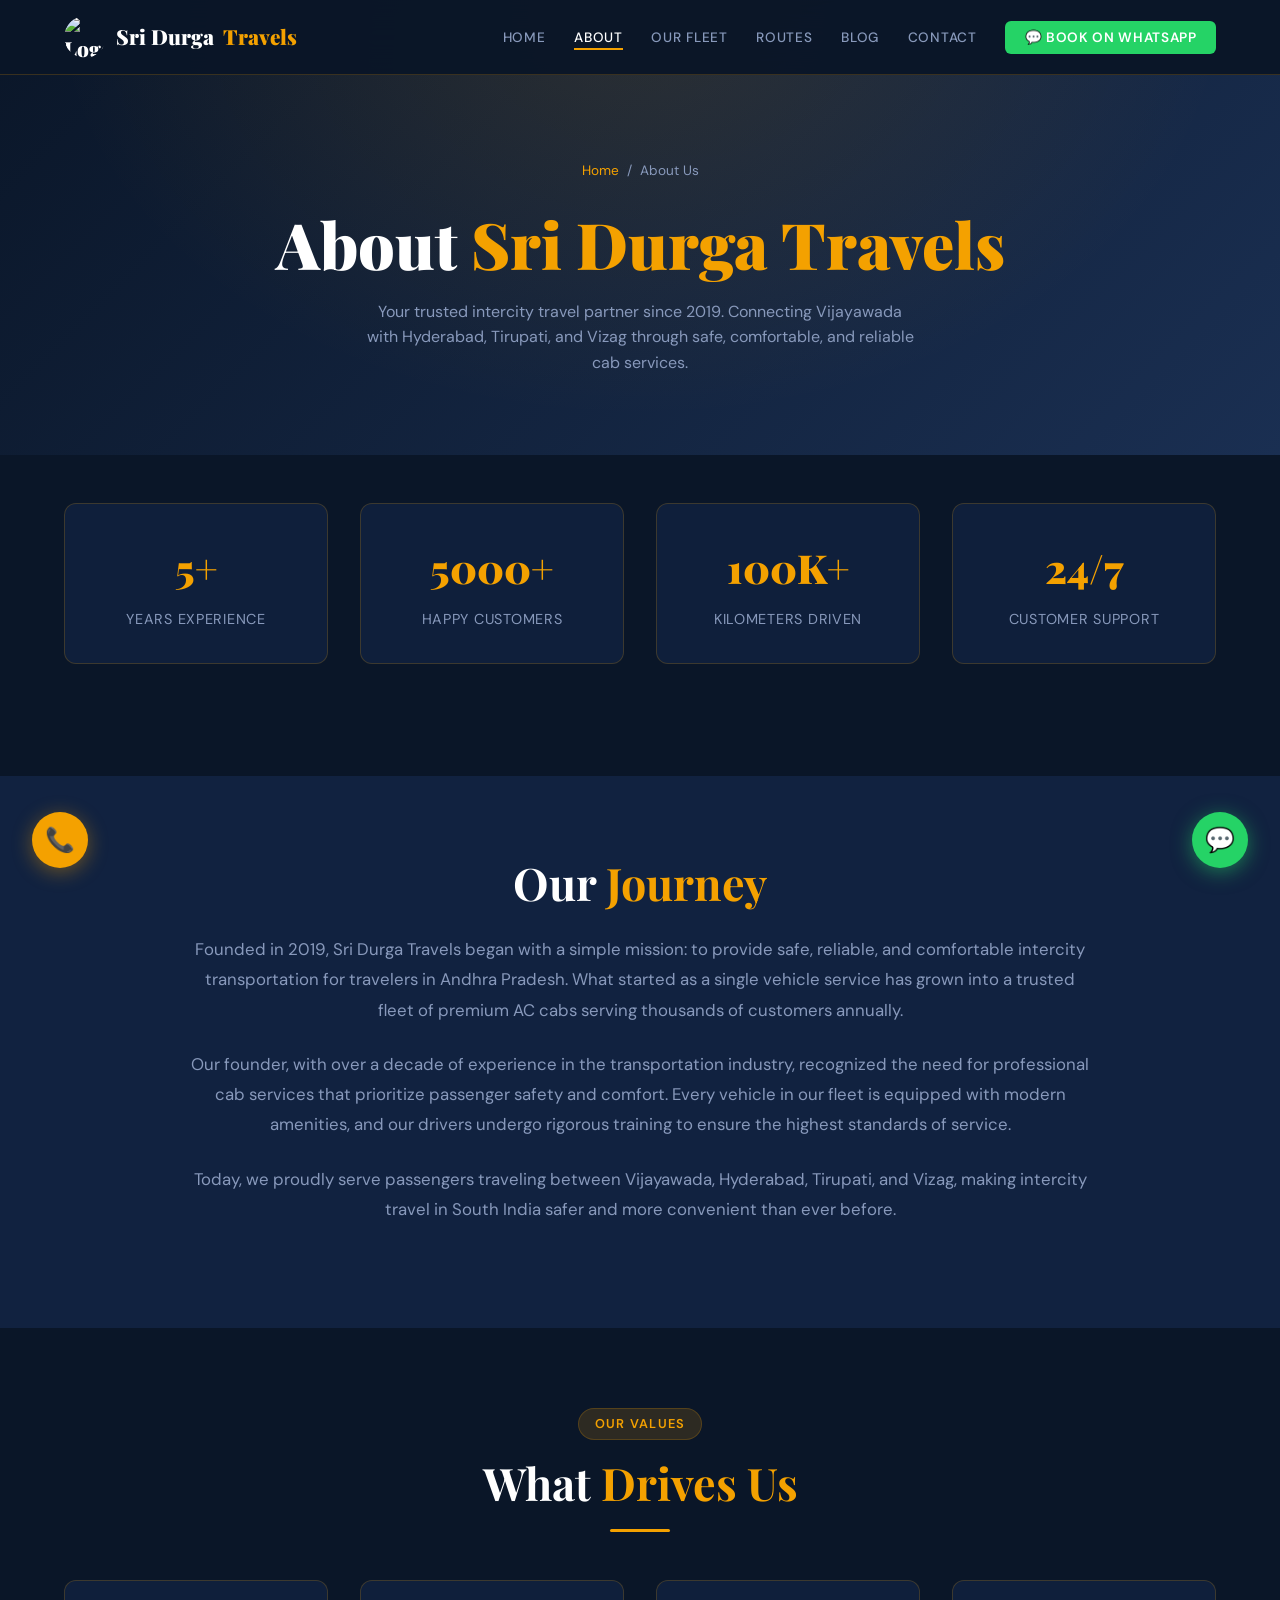
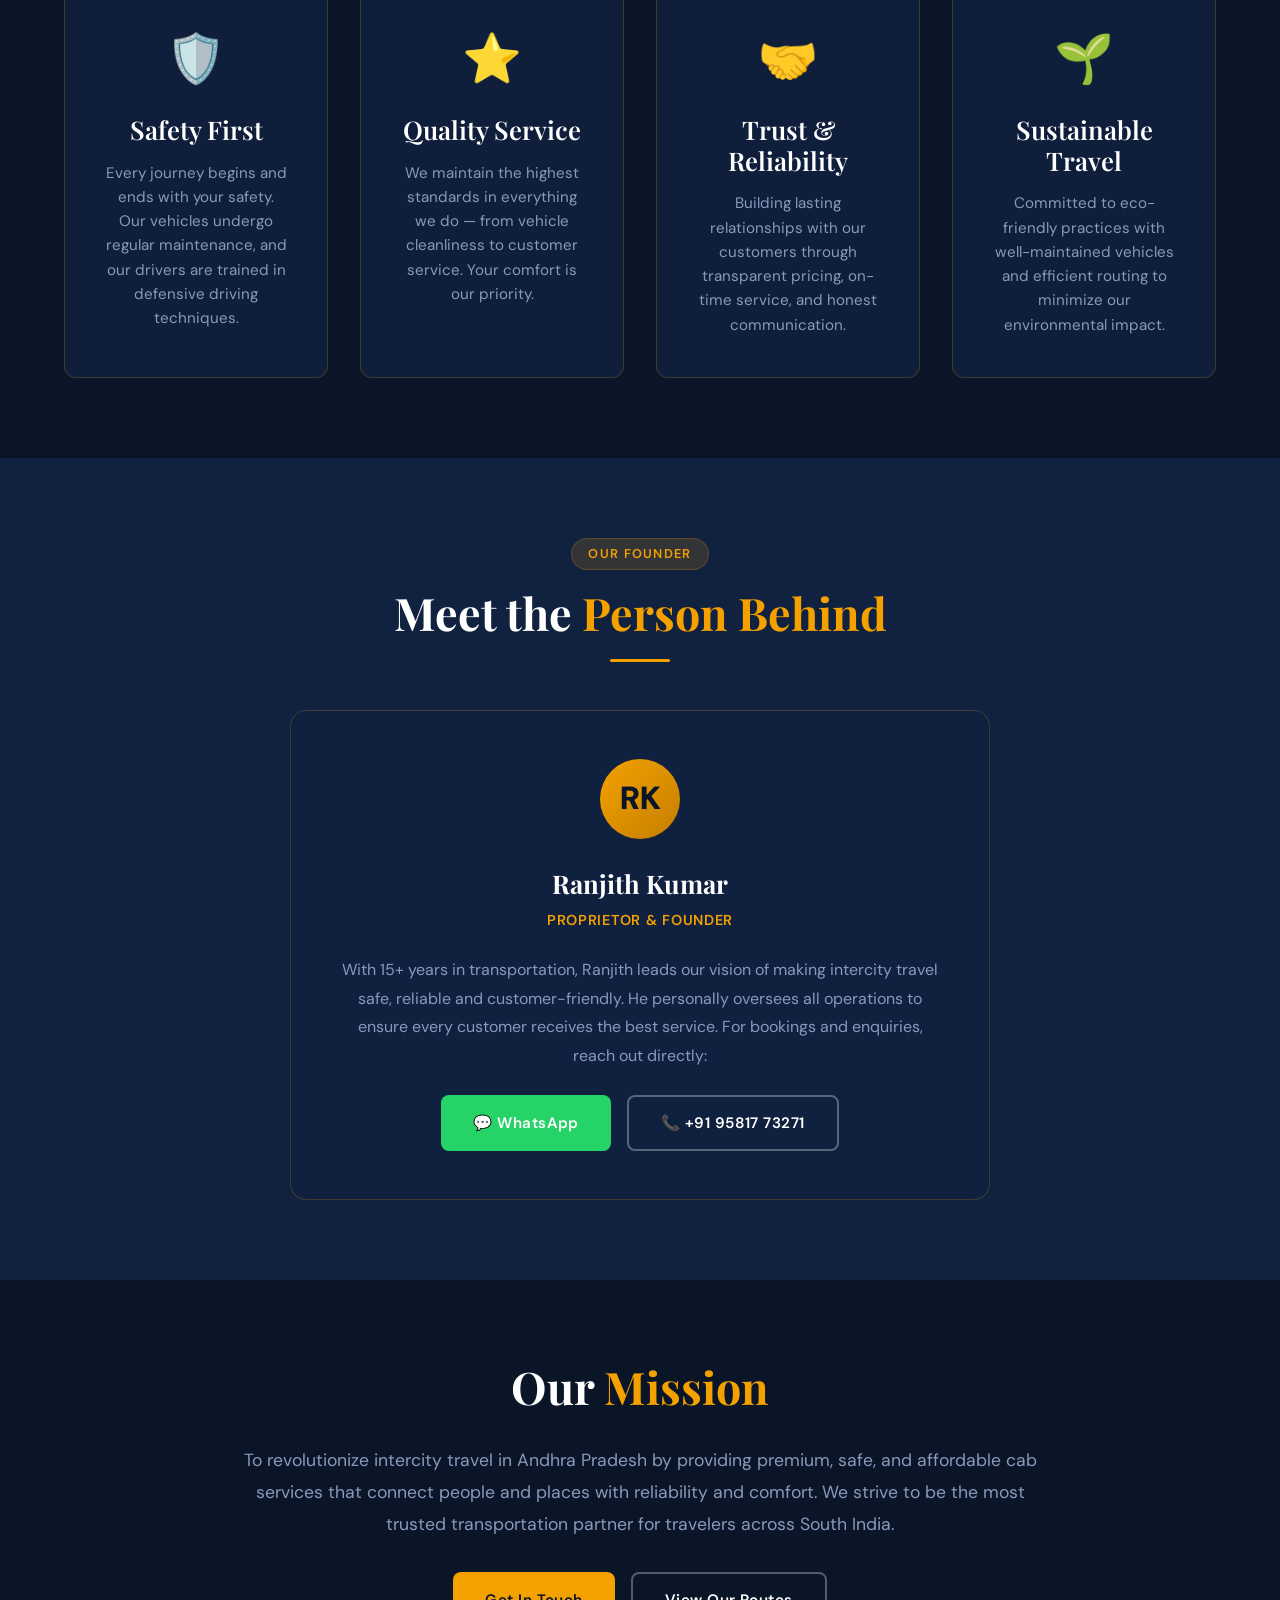
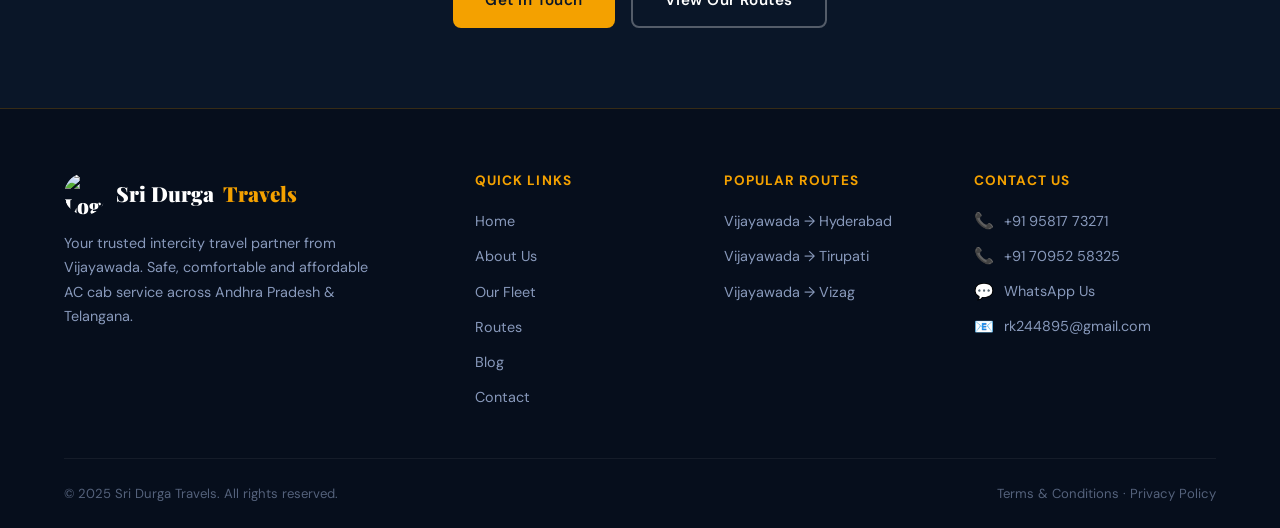
==== about.html @ 7896c354 "Initialize project" ====
<!DOCTYPE html>
<html lang="en">

<head>
  <meta charset="UTF-8" />
  <meta name="viewport" content="width=device-width, initial-scale=1.0" />
  <title>About Us – Sri Durga Travels | Vijayawada Cab Service</title>
  <meta name="description"
    content="Learn about Sri Durga Travels – 5+ years of safe, reliable intercity cab service from Vijayawada to Hyderabad, Tirupati & Vizag.">
  <link rel="stylesheet" href="css/styles.css" />
  <style>
    .stats-grid {
      display: grid;
      grid-template-columns: repeat(auto-fit, minmax(150px, 1fr));
      gap: 2rem;
      margin: 3rem 0;
    }

    .stat-card {
      text-align: center;
      padding: 2rem;
      background: var(--card-bg);
      border: 1px solid var(--border);
      border-radius: var(--radius);
    }

    .stat-number {
      font-family: 'Playfair Display', serif;
      font-size: 2.5rem;
      font-weight: 900;
      color: var(--gold);
      margin-bottom: 0.5rem;
    }

    .stat-label-card {
      font-size: 0.9rem;
      color: var(--text-muted);
      text-transform: uppercase;
      letter-spacing: 0.05em;
    }

    .story-section {
      padding: 5rem 5%;
      background: var(--navy-light);
    }

    .story-grid {
      display: grid;
      grid-template-columns: 1fr 1fr;
      gap: 4rem;
      align-items: center;
      max-width: 1200px;
      margin: 0 auto;
    }

    .story-content h2 {
      margin-bottom: 1.5rem;
    }

    .story-content p {
      margin-bottom: 1.5rem;
      font-size: 1.05rem;
      line-height: 1.8;
    }

    .values-section {
      padding: 5rem 5%;
    }

    .values-grid {
      display: grid;
      grid-template-columns: repeat(auto-fit, minmax(250px, 1fr));
      gap: 2rem;
      max-width: 1200px;
      margin: 0 auto;
    }

    .value-card {
      padding: 2.5rem;
      background: var(--card-bg);
      border: 1px solid var(--border);
      border-radius: var(--radius);
      text-align: center;
      transition: var(--transition);
    }

    .value-card:hover {
      transform: translateY(-5px);
      border-color: rgba(244, 161, 0, 0.4);
    }

    .value-icon {
      font-size: 3rem;
      margin-bottom: 1rem;
    }

    .value-card h3 {
      margin-bottom: 1rem;
    }

    .value-card p {
      font-size: 0.95rem;
    }

    .founder-section {
      padding: 5rem 5%;
      background: var(--navy-light);
    }

    .founder-card {
      max-width: 700px;
      margin: 0 auto;
      background: var(--card-bg);
      border: 1px solid var(--border);
      border-radius: 16px;
      padding: 3rem;
      text-align: center;
    }

    .founder-avatar {
      width: 80px;
      height: 80px;
      border-radius: 50%;
      background: linear-gradient(135deg, var(--gold), var(--gold-dark));
      display: flex;
      align-items: center;
      justify-content: center;
      font-size: 2rem;
      font-weight: 900;
      color: var(--navy);
      margin: 0 auto 1.5rem;
    }

    .founder-name {
      font-family: 'Playfair Display', serif;
      font-size: 1.6rem;
      font-weight: 700;
      margin-bottom: 0.3rem;
    }

    .founder-role {
      color: var(--gold);
      font-size: 0.9rem;
      font-weight: 600;
      text-transform: uppercase;
      letter-spacing: 0.05em;
      margin-bottom: 1.5rem;
    }

    .founder-card>p {
      font-size: 1rem;
      line-height: 1.8;
    }

    .founder-contact {
      display: flex;
      gap: 1rem;
      justify-content: center;
      margin-top: 1.5rem;
      flex-wrap: wrap;
    }

    .mission-section {
      padding: 5rem 5%;
      text-align: center;
    }

    .mission-content {
      max-width: 800px;
      margin: 0 auto;
    }

    .mission-content h2 {
      margin-bottom: 2rem;
    }

    .mission-content p {
      font-size: 1.1rem;
      line-height: 1.8;
      margin-bottom: 2rem;
    }

    .fleet-preview {
      display: grid;
      grid-template-columns: repeat(auto-fit, minmax(140px, 1fr));
      gap: 1rem;
      max-width: 800px;
      margin: 0 auto;
    }

    .fleet-preview-item {
      background: var(--card-bg);
      border: 1px solid var(--border);
      border-radius: 10px;
      padding: 1.2rem;
      text-align: center;
      overflow: hidden;
    }

    .fleet-preview-item img {
      max-width: 100%;
      height: 60px;
      object-fit: contain;
      margin-bottom: 0.5rem;
    }

    .fleet-preview-item span {
      display: block;
      font-size: 0.85rem;
      font-weight: 600;
    }

    @media (max-width: 768px) {
      .story-grid {
        grid-template-columns: 1fr;
        gap: 2rem;
      }

      .stats-grid {
        grid-template-columns: repeat(2, 1fr);
        gap: 1rem;
      }

      .stat-card {
        padding: 1.2rem;
      }

      .stat-number {
        font-size: 2rem;
      }

      .story-section {
        padding: 3.5rem 4%;
      }

      .story-content p {
        font-size: 0.92rem;
      }

      .values-section {
        padding: 3.5rem 4%;
      }

      .value-card {
        padding: 1.5rem;
      }

      .value-icon {
        font-size: 2rem;
        margin-bottom: 0.6rem;
      }

      .founder-section {
        padding: 3.5rem 4%;
      }

      .founder-card {
        padding: 2rem;
      }

      .founder-name {
        font-size: 1.3rem;
      }

      .founder-contact {
        gap: 0.6rem;
      }

      .mission-section {
        padding: 3.5rem 4%;
      }

      .mission-content p {
        font-size: 0.95rem;
      }
    }

    @media (max-width: 480px) {
      .stats-grid {
        grid-template-columns: 1fr 1fr;
        gap: 0.6rem;
      }

      .stat-card {
        padding: 1rem;
      }

      .stat-number {
        font-size: 1.6rem;
      }

      .stat-label-card {
        font-size: 0.75rem;
      }

      .value-card {
        padding: 1.2rem;
      }

      .value-icon {
        font-size: 1.8rem;
      }

      .value-card p {
        font-size: 0.85rem;
      }

      .founder-card {
        padding: 1.5rem;
      }

      .founder-avatar {
        width: 60px;
        height: 60px;
        font-size: 1.5rem;
      }

      .founder-name {
        font-size: 1.15rem;
      }

      .founder-card>p {
        font-size: 0.88rem;
      }

      .founder-contact .btn {
        width: 100%;
        justify-content: center;
      }

      .mission-content p {
        font-size: 0.88rem;
        line-height: 1.6;
      }
    }
  </style>
</head>

<body>

  <nav class="navbar">
    <a href="index.html" class="logo">
      <div class="logo-icon"><img src="images/logo.png" alt="Logo"></div> Sri Durga <span>Travels</span>
    </a>
    <ul class="nav-links">
      <li><a href="index.html">Home</a></li>
      <li><a href="about.html">About</a></li>
      <li><a href="fleet.html">Our Fleet</a></li>
      <li><a href="routes.html">Routes</a></li>
      <li><a href="blog.html">Blog</a></li>
      <li><a href="contact.html">Contact</a></li>
      <li><a href="https://wa.me/919581773271" target="_blank" class="nav-cta">💬 Book on WhatsApp</a></li>
    </ul>
    <button class="hamburger"><span></span><span></span><span></span></button>
  </nav>
  <nav class="mobile-menu">
    <a href="index.html">Home</a><a href="about.html">About</a>
    <a href="fleet.html">Our Fleet</a><a href="routes.html">Routes</a>
    <a href="blog.html">Blog</a><a href="contact.html">Contact</a>
    <a href="https://wa.me/919581773271" target="_blank">💬 Book on WhatsApp</a>
  </nav>

  <div class="page-hero">
    <div class="breadcrumb"><a href="index.html">Home</a> <span>/</span> About Us</div>
    <h1>About <span class="gold-text">Sri Durga Travels</span></h1>
    <p>Your trusted intercity travel partner since 2019. Connecting Vijayawada with Hyderabad, Tirupati, and Vizag
      through safe, comfortable, and reliable cab services.</p>
  </div>

  <!-- STATS -->
  <section style="padding:0 5% 4rem;">
    <div class="stats-grid">
      <div class="stat-card reveal">
        <div class="stat-number">5+</div>
        <div class="stat-label-card">Years Experience</div>
      </div>
      <div class="stat-card reveal delay-1">
        <div class="stat-number">5000+</div>
        <div class="stat-label-card">Happy Customers</div>
      </div>
      <div class="stat-card reveal delay-2">
        <div class="stat-number">100K+</div>
        <div class="stat-label-card">Kilometers Driven</div>
      </div>
      <div class="stat-card reveal delay-3">
        <div class="stat-number">24/7</div>
        <div class="stat-label-card">Customer Support</div>
      </div>
    </div>
  </section>

  <!-- OUR STORY -->
  <section class="story-section">
    <div class="story-content" style="max-width: 900px; margin: 0 auto; text-align: center;">
      <h2>Our <span class="gold-text">Journey</span></h2>
      <p>Founded in 2019, Sri Durga Travels began with a simple mission: to provide safe, reliable, and comfortable
        intercity transportation for travelers in Andhra Pradesh. What started as a single vehicle service has grown
        into a trusted fleet of premium AC cabs serving thousands of customers annually.</p>
      <p>Our founder, with over a decade of experience in the transportation industry, recognized the need for
        professional cab services that prioritize passenger safety and comfort. Every vehicle in our fleet is equipped
        with modern amenities, and our drivers undergo rigorous training to ensure the highest standards of service.
      </p>
      <p>Today, we proudly serve passengers traveling between Vijayawada, Hyderabad, Tirupati, and Vizag, making
        intercity travel in South India safer and more convenient than ever before.</p>
    </div>
  </section>

  <!-- VALUES -->
  <section class="values-section">
    <div class="section-header" style="text-align: center; margin-bottom: 3rem;">
      <span class="section-tag">Our Values</span>
      <h2>What <span class="gold-text">Drives Us</span></h2>
      <div class="divider"></div>
    </div>
    <div class="values-grid">
      <div class="value-card reveal">
        <div class="value-icon">🛡️</div>
        <h3>Safety First</h3>
        <p>Every journey begins and ends with your safety. Our vehicles undergo regular maintenance, and our drivers are
          trained in defensive driving techniques.</p>
      </div>
      <div class="value-card reveal delay-1">
        <div class="value-icon">⭐</div>
        <h3>Quality Service</h3>
        <p>We maintain the highest standards in everything we do — from vehicle cleanliness to customer service. Your
          comfort is our priority.</p>
      </div>
      <div class="value-card reveal delay-2">
        <div class="value-icon">🤝</div>
        <h3>Trust & Reliability</h3>
        <p>Building lasting relationships with our customers through transparent pricing, on-time service, and honest
          communication.</p>
      </div>
      <div class="value-card reveal delay-3">
        <div class="value-icon">🌱</div>
        <h3>Sustainable Travel</h3>
        <p>Committed to eco-friendly practices with well-maintained vehicles and efficient routing to minimize our
          environmental impact.</p>
      </div>
    </div>
  </section>

  <!-- FOUNDER -->
  <section class="founder-section">
    <div class="section-header" style="text-align: center; margin-bottom: 3rem;">
      <span class="section-tag">Our Founder</span>
      <h2>Meet the <span class="gold-text">Person Behind</span></h2>
      <div class="divider"></div>
    </div>
    <div class="founder-card reveal">
      <div class="founder-avatar">RK</div>
      <div class="founder-name">Ranjith Kumar</div>
      <div class="founder-role">Proprietor & Founder</div>
      <p>With 15+ years in transportation, Ranjith leads our vision of making intercity travel safe, reliable and
        customer-friendly. He personally oversees all operations to ensure every customer receives the best service. For
        bookings and enquiries, reach out directly:</p>
      <div class="founder-contact">
        <a href="https://wa.me/919581773271" target="_blank" class="btn btn-whatsapp">💬 WhatsApp</a>
        <a href="tel:+919581773271" class="btn btn-outline">📞 +91 95817 73271</a>
      </div>
    </div>
  </section>

  <!-- MISSION -->
  <section class="mission-section">
    <div class="mission-content">
      <h2>Our <span class="gold-text">Mission</span></h2>
      <p>To revolutionize intercity travel in Andhra Pradesh by providing premium, safe, and affordable cab services
        that connect people and places with reliability and comfort. We strive to be the most trusted transportation
        partner for travelers across South India.</p>
      <div style="display: flex; gap: 1rem; justify-content: center; flex-wrap: wrap; margin-top: 2rem;">
        <a href="contact.html" class="btn btn-primary">Get In Touch</a>
        <a href="routes.html" class="btn btn-outline">View Our Routes</a>
      </div>
    </div>
  </section>

  <footer>
    <div class="footer-grid">
      <div class="footer-brand">
        <a href="index.html" class="logo">
          <div class="logo-icon"><img src="images/logo.png" alt="Logo"></div> Sri Durga <span>Travels</span>
        </a>
        <p>Your trusted intercity travel partner from Vijayawada. Safe, comfortable and affordable AC cab service across
          Andhra Pradesh & Telangana.</p>
      </div>
      <div class="footer-col">
        <h4>Quick Links</h4>
        <ul>
          <li><a href="index.html">Home</a></li>
          <li><a href="about.html">About Us</a></li>
          <li><a href="fleet.html">Our Fleet</a></li>
          <li><a href="routes.html">Routes</a></li>
          <li><a href="blog.html">Blog</a></li>
          <li><a href="contact.html">Contact</a></li>
        </ul>
      </div>
      <div class="footer-col">
        <h4>Popular Routes</h4>
        <ul>
          <li><a href="routes.html">Vijayawada → Hyderabad</a></li>
          <li><a href="routes.html">Vijayawada → Tirupati</a></li>
          <li><a href="routes.html">Vijayawada → Vizag</a></li>
        </ul>
      </div>
      <div class="footer-col">
        <h4>Contact Us</h4>
        <div class="footer-contact-item"><span>📞</span><a href="tel:+919581773271">+91 95817 73271</a></div>
        <div class="footer-contact-item"><span>📞</span><a href="tel:+917095258325">+91 70952 58325</a></div>
        <div class="footer-contact-item"><span>💬</span><a href="https://wa.me/919581773271" target="_blank">WhatsApp
            Us</a></div>
        <div class="footer-contact-item"><span>📧</span><a href="mailto:rk244895@gmail.com">rk244895@gmail.com</a></div>
      </div>
    </div>
    <div class="footer-bottom">
      <p>© 2025 Sri Durga Travels. All rights reserved.</p>
      <p><a href="terms.html" style="color:inherit;">Terms & Conditions</a> · <a href="terms.html"
          style="color:inherit;">Privacy Policy</a></p>
    </div>
  </footer>

  <a href="https://wa.me/919581773271" target="_blank" class="whatsapp-float">💬</a>
  <a href="tel:+919581773271" class="call-float">📞</a>
  <button class="back-to-top" aria-label="Back to top">▲</button>
  <script src="js/main.js"></script>
</body>

</html>
---- css/styles.css ----
@import url('https://fonts.googleapis.com/css2?family=Playfair+Display:wght@400;600;700;900&family=DM+Sans:wght@300;400;500;600;700&display=swap');

:root {
  --navy: #0A1628;
  --navy-light: #112240;
  --navy-mid: #1a2f52;
  --gold: #F4A100;
  --gold-light: #FFB830;
  --gold-dark: #C47F00;
  --white: #FFFFFF;
  --off-white: #F8F6F0;
  --text-muted: #8899BB;
  --card-bg: rgba(17, 34, 64, 0.8);
  --border: rgba(244, 161, 0, 0.2);
  --shadow: 0 20px 60px rgba(0, 0, 0, 0.4);
  --radius: 12px;
  --transition: all 0.35s cubic-bezier(0.4, 0, 0.2, 1);
}

*,
*::before,
*::after {
  box-sizing: border-box;
  margin: 0;
  padding: 0;
}

html {
  scroll-behavior: smooth;
}

body {
  font-family: 'DM Sans', sans-serif;
  background: var(--navy);
  color: var(--white);
  overflow-x: hidden;
  line-height: 1.6;
}

::-webkit-scrollbar {
  width: 6px;
}

::-webkit-scrollbar-track {
  background: var(--navy);
}

::-webkit-scrollbar-thumb {
  background: var(--gold);
  border-radius: 3px;
}

h1,
h2,
h3,
h4 {
  font-family: 'Playfair Display', serif;
  line-height: 1.2;
}

h1 {
  font-size: clamp(2.2rem, 5vw, 4rem);
  font-weight: 900;
}

h2 {
  font-size: clamp(1.8rem, 3.5vw, 2.8rem);
  font-weight: 700;
}

h3 {
  font-size: clamp(1.2rem, 2vw, 1.6rem);
  font-weight: 600;
}

p {
  font-size: 1rem;
  color: var(--text-muted);
}

a {
  text-decoration: none;
  color: inherit;
}

/* ── NAVBAR ── */
.navbar {
  position: fixed;
  top: 0;
  left: 0;
  right: 0;
  z-index: 1000;
  display: flex;
  align-items: center;
  justify-content: space-between;
  padding: 1rem 5%;
  background: rgba(10, 22, 40, 0.95);
  backdrop-filter: blur(20px);
  border-bottom: 1px solid var(--border);
  transition: var(--transition);
}

.navbar.scrolled {
  padding: 0.7rem 5%;
  box-shadow: 0 4px 30px rgba(0, 0, 0, 0.5);
}

.logo {
  display: flex;
  align-items: center;
  gap: 0.6rem;
  font-family: 'Playfair Display', serif;
  font-size: 1.3rem;
  font-weight: 900;
  color: var(--white);
}

.logo span {
  color: var(--gold);
}

.logo-icon {
  width: 42px;
  height: 42px;
  border-radius: 50%;
  overflow: hidden;
  display: flex;
  align-items: center;
  justify-content: center;
  flex-shrink: 0;
  background: transparent;
}

.logo-icon img {
  width: 100%;
  height: 100%;
  object-fit: cover;
  border-radius: 50%;
}

.nav-links {
  display: flex;
  align-items: center;
  gap: 1.8rem;
  list-style: none;
}

.nav-links a {
  font-size: 0.85rem;
  font-weight: 500;
  letter-spacing: 0.05em;
  color: var(--text-muted);
  transition: var(--transition);
  text-transform: uppercase;
  position: relative;
}

.nav-links a::after {
  content: '';
  position: absolute;
  bottom: -4px;
  left: 0;
  width: 0;
  height: 2px;
  background: var(--gold);
  transition: var(--transition);
}

.nav-links a:hover,
.nav-links a.active {
  color: var(--white);
}

.nav-links a:hover::after,
.nav-links a.active::after {
  width: 100%;
}

.nav-cta {
  background: #25D366 !important;
  color: white !important;
  padding: 0.5rem 1.2rem;
  border-radius: 6px;
  font-weight: 600 !important;
}

.nav-cta:hover {
  background: #1EBE57 !important;
  transform: translateY(-1px);
}

.nav-cta::after {
  display: none !important;
}

.hamburger {
  display: none;
  flex-direction: column;
  gap: 5px;
  cursor: pointer;
  background: none;
  border: none;
  padding: 4px;
}

.hamburger span {
  width: 24px;
  height: 2px;
  background: var(--white);
  transition: var(--transition);
  border-radius: 2px;
}

.hamburger.open span:nth-child(1) {
  transform: rotate(45deg) translate(5px, 5px);
}

.hamburger.open span:nth-child(2) {
  opacity: 0;
}

.hamburger.open span:nth-child(3) {
  transform: rotate(-45deg) translate(5px, -5px);
}

.mobile-menu {
  display: none;
  position: fixed;
  top: 70px;
  left: 0;
  right: 0;
  z-index: 999;
  background: rgba(10, 22, 40, 0.98);
  backdrop-filter: blur(16px);
  padding: 2rem 5%;
  flex-direction: column;
  gap: 1.5rem;
  border-bottom: 1px solid var(--border);
}

.mobile-menu.open {
  display: flex;
}

.mobile-menu a {
  font-size: 1.1rem;
  font-weight: 500;
  color: var(--text-muted);
  text-transform: uppercase;
  letter-spacing: 0.05em;
  transition: var(--transition);
}

.mobile-menu a:hover,
.mobile-menu a.active {
  color: var(--gold);
}

/* ── BUTTONS ── */
.btn {
  display: inline-flex;
  align-items: center;
  gap: 0.5rem;
  padding: 0.85rem 2rem;
  border-radius: 8px;
  font-family: 'DM Sans', sans-serif;
  font-size: 0.95rem;
  font-weight: 600;
  cursor: pointer;
  border: none;
  transition: var(--transition);
  letter-spacing: 0.03em;
}

.btn-primary {
  background: var(--gold);
  color: var(--navy);
}

.btn-primary:hover {
  background: var(--gold-light);
  transform: translateY(-2px);
  box-shadow: 0 8px 25px rgba(244, 161, 0, 0.4);
}

.btn-outline {
  background: transparent;
  color: var(--white);
  border: 2px solid rgba(255, 255, 255, 0.3);
}

.btn-outline:hover {
  border-color: var(--gold);
  color: var(--gold);
  transform: translateY(-2px);
}

.btn-whatsapp {
  background: #25D366;
  color: white;
}

.btn-whatsapp:hover {
  background: #1EBE57;
  transform: translateY(-2px);
  box-shadow: 0 8px 25px rgba(37, 211, 102, 0.4);
}

/* ── SECTIONS ── */
section {
  padding: 6rem 5%;
}

.section-tag {
  display: inline-block;
  background: rgba(244, 161, 0, 0.15);
  color: var(--gold);
  border: 1px solid var(--border);
  padding: 0.3rem 1rem;
  border-radius: 50px;
  font-size: 0.8rem;
  font-weight: 600;
  letter-spacing: 0.1em;
  text-transform: uppercase;
  margin-bottom: 1rem;
}

.section-header {
  text-align: center;
  margin-bottom: 4rem;
}

.section-header h2 {
  margin-bottom: 1rem;
}

.section-header p {
  max-width: 550px;
  margin: 0 auto;
}

.gold-text {
  color: var(--gold);
}

.divider {
  width: 60px;
  height: 3px;
  background: var(--gold);
  margin: 1.2rem auto;
  border-radius: 2px;
}

/* ── CARDS ── */
.card {
  background: var(--card-bg);
  border: 1px solid var(--border);
  border-radius: var(--radius);
  overflow: hidden;
  transition: var(--transition);
}

.card:hover {
  transform: translateY(-6px);
  border-color: rgba(244, 161, 0, 0.5);
  box-shadow: var(--shadow);
}

/* ── GRIDS ── */
.grid-2 {
  display: grid;
  grid-template-columns: repeat(2, 1fr);
  gap: 2rem;
}

.grid-3 {
  display: grid;
  grid-template-columns: repeat(3, 1fr);
  gap: 2rem;
}

.grid-4 {
  display: grid;
  grid-template-columns: repeat(4, 1fr);
  gap: 1.5rem;
}

/* ── TRUST BADGES ── */
.trust-badges {
  display: flex;
  flex-wrap: wrap;
  justify-content: center;
  gap: 1.5rem;
  padding: 3rem 5%;
  background: var(--navy-light);
  border-top: 1px solid var(--border);
  border-bottom: 1px solid var(--border);
}

.badge {
  display: flex;
  align-items: center;
  gap: 0.6rem;
  font-size: 0.9rem;
  font-weight: 500;
  color: var(--text-muted);
}

.badge-icon {
  width: 36px;
  height: 36px;
  background: rgba(244, 161, 0, 0.15);
  border-radius: 8px;
  display: flex;
  align-items: center;
  justify-content: center;
  font-size: 1rem;
  color: var(--gold);
}

/* ── HOW IT WORKS ── */
.how-it-works {
  padding: 5rem 5%;
  background: var(--navy);
}

.steps-grid {
  display: grid;
  grid-template-columns: repeat(3, 1fr);
  gap: 2.5rem;
  max-width: 900px;
  margin: 0 auto;
  position: relative;
}

.steps-grid::before {
  content: '';
  position: absolute;
  top: 40px;
  left: 15%;
  right: 15%;
  height: 2px;
  background: linear-gradient(90deg, transparent, var(--gold), transparent);
  z-index: 0;
}

.step-card {
  text-align: center;
  position: relative;
  z-index: 1;
}

.step-number {
  width: 80px;
  height: 80px;
  border-radius: 50%;
  margin: 0 auto 1.5rem;
  background: linear-gradient(135deg, var(--gold), var(--gold-dark));
  display: flex;
  align-items: center;
  justify-content: center;
  font-family: 'Playfair Display', serif;
  font-size: 1.8rem;
  font-weight: 900;
  color: var(--navy);
  border: 4px solid var(--navy);
  box-shadow: 0 8px 25px rgba(244, 161, 0, 0.3);
}

.step-card h3 {
  margin-bottom: 0.5rem;
  font-size: 1.15rem;
}

.step-card p {
  font-size: 0.9rem;
  line-height: 1.6;
}

/* ── FOOTER ── */
footer {
  background: #060E1C;
  border-top: 1px solid var(--border);
  padding: 4rem 5% 0;
}

.footer-grid {
  display: grid;
  grid-template-columns: 1.8fr 1fr 1fr 1.2fr;
  gap: 3rem;
  max-width: 1200px;
  margin: 0 auto;
  padding-bottom: 3rem;
}

.footer-brand {}

.footer-brand .logo {
  margin-bottom: 1rem;
}

.footer-brand>p {
  margin-top: 0.5rem;
  font-size: 0.9rem;
  line-height: 1.7;
  color: var(--text-muted);
  max-width: 320px;
}

.footer-col h4 {
  font-family: 'DM Sans', sans-serif;
  font-size: 0.85rem;
  font-weight: 700;
  margin-bottom: 1.2rem;
  color: var(--gold);
  text-transform: uppercase;
  letter-spacing: 0.08em;
}

.footer-col ul {
  list-style: none;
  display: flex;
  flex-direction: column;
  gap: 0.6rem;
}

.footer-col ul li a {
  font-size: 0.9rem;
  color: var(--text-muted);
  transition: var(--transition);
}

.footer-col ul li a:hover {
  color: var(--white);
  padding-left: 4px;
}

.footer-contact-item {
  display: flex;
  align-items: center;
  gap: 0.6rem;
  font-size: 0.9rem;
  color: var(--text-muted);
  margin-bottom: 0.6rem;
}

.footer-contact-item a {
  color: var(--text-muted);
  transition: var(--transition);
}

.footer-contact-item a:hover {
  color: var(--gold);
}

.footer-contact-item span {
  color: var(--gold);
  font-size: 1rem;
}

.footer-bottom {
  border-top: 1px solid rgba(255, 255, 255, 0.06);
  padding: 1.5rem 0;
  max-width: 1200px;
  margin: 0 auto;
  display: flex;
  justify-content: space-between;
  align-items: center;
  flex-wrap: wrap;
  gap: 0.5rem;
}

.footer-bottom p {
  font-size: 0.82rem;
  color: rgba(136, 153, 187, 0.6);
}

/* ── FLOATING BUTTONS ── */
.whatsapp-float {
  position: fixed;
  bottom: 2rem;
  right: 2rem;
  z-index: 999;
  width: 56px;
  height: 56px;
  background: #25D366;
  border-radius: 50%;
  display: flex;
  align-items: center;
  justify-content: center;
  font-size: 1.5rem;
  color: white;
  box-shadow: 0 4px 20px rgba(37, 211, 102, 0.5);
  transition: var(--transition);
  text-decoration: none;
  animation: pulse-wa 2.5s infinite;
}

.whatsapp-float:hover {
  transform: scale(1.1);
}

@keyframes pulse-wa {

  0%,
  100% {
    box-shadow: 0 4px 20px rgba(37, 211, 102, 0.5);
  }

  50% {
    box-shadow: 0 4px 40px rgba(37, 211, 102, 0.8);
  }
}

.call-float {
  position: fixed;
  bottom: 2rem;
  left: 2rem;
  z-index: 999;
  width: 56px;
  height: 56px;
  background: var(--gold);
  border-radius: 50%;
  display: flex;
  align-items: center;
  justify-content: center;
  font-size: 1.5rem;
  color: var(--navy);
  box-shadow: 0 4px 20px rgba(244, 161, 0, 0.4);
  transition: var(--transition);
  text-decoration: none;
  animation: pulse-call 2.5s infinite;
}

.call-float:hover {
  transform: scale(1.1);
}

@keyframes pulse-call {

  0%,
  100% {
    box-shadow: 0 4px 20px rgba(244, 161, 0, 0.4);
  }

  50% {
    box-shadow: 0 4px 40px rgba(244, 161, 0, 0.7);
  }
}

/* ── BACK TO TOP ── */
.back-to-top {
  position: fixed;
  bottom: 6rem;
  right: 2rem;
  z-index: 998;
  width: 44px;
  height: 44px;
  border-radius: 50%;
  background: rgba(17, 34, 64, 0.9);
  border: 1px solid var(--border);
  color: var(--gold);
  font-size: 1.2rem;
  display: flex;
  align-items: center;
  justify-content: center;
  cursor: pointer;
  opacity: 0;
  visibility: hidden;
  transition: var(--transition);
  backdrop-filter: blur(8px);
}

.back-to-top.visible {
  opacity: 1;
  visibility: visible;
}

.back-to-top:hover {
  background: var(--gold);
  color: var(--navy);
  transform: translateY(-3px);
}

/* ── PAGE HERO ── */
.page-hero {
  padding: 10rem 5% 5rem;
  text-align: center;
  background: linear-gradient(135deg, var(--navy) 0%, var(--navy-mid) 100%);
  position: relative;
  overflow: hidden;
}

.page-hero::before {
  content: '';
  position: absolute;
  inset: 0;
  background: radial-gradient(ellipse at 50% 0%, rgba(244, 161, 0, 0.12) 0%, transparent 65%);
}

.page-hero h1 {
  position: relative;
  z-index: 1;
  margin-bottom: 1rem;
}

.page-hero p {
  position: relative;
  z-index: 1;
  max-width: 550px;
  margin: 0 auto;
}

.breadcrumb {
  display: flex;
  align-items: center;
  justify-content: center;
  gap: 0.5rem;
  margin-bottom: 1.5rem;
  font-size: 0.85rem;
  color: var(--text-muted);
  position: relative;
  z-index: 1;
}

.breadcrumb a {
  color: var(--gold);
}

/* ── CONTACT FORM ── */
.booking-form-section {
  max-width: 1100px;
  margin: 0 auto;
}

.form-grid {
  display: grid;
  grid-template-columns: 1fr 1fr;
  gap: 3rem;
}

.form-card {
  background: var(--card-bg);
  border: 1px solid var(--border);
  border-radius: 16px;
  padding: 2.5rem;
}

.form-card h3 {
  margin-bottom: 0.5rem;
}

.form-card>p {
  margin-bottom: 2rem;
  padding-bottom: 1.5rem;
  border-bottom: 1px solid var(--border);
}

.form-row {
  display: grid;
  grid-template-columns: 1fr 1fr;
  gap: 1rem;
  margin-bottom: 1rem;
}

.form-group {
  margin-bottom: 1rem;
}

.form-group label {
  display: block;
  font-size: 0.82rem;
  font-weight: 600;
  color: var(--text-muted);
  text-transform: uppercase;
  letter-spacing: 0.06em;
  margin-bottom: 0.5rem;
}

.form-group label .required {
  color: var(--gold);
}

.form-control {
  width: 100%;
  padding: 0.85rem 1rem;
  border-radius: 8px;
  border: 1px solid var(--border);
  background: rgba(255, 255, 255, 0.04);
  color: var(--white);
  font-family: 'DM Sans', sans-serif;
  font-size: 0.95rem;
  transition: var(--transition);
}

.form-control:focus {
  outline: none;
  border-color: var(--gold);
  background: rgba(244, 161, 0, 0.05);
  box-shadow: 0 0 0 3px rgba(244, 161, 0, 0.1);
}

.form-control::placeholder {
  color: rgba(136, 153, 187, 0.5);
}

select.form-control {
  cursor: pointer;
  -webkit-appearance: none;
  appearance: none;
  background-image: url("data:image/svg+xml,%3Csvg xmlns='http://www.w3.org/2000/svg' width='12' height='12' fill='%23F4A100' viewBox='0 0 16 16'%3E%3Cpath d='M8 11L3 6h10z'/%3E%3C/svg%3E");
  background-repeat: no-repeat;
  background-position: right 1rem center;
}

select.form-control option {
  background: var(--navy);
  color: var(--white);
}

textarea.form-control {
  resize: vertical;
  min-height: 100px;
}

.form-submit {
  margin-top: 1rem;
}

.form-submit .btn {
  width: 100%;
  justify-content: center;
  padding: 1rem;
  font-size: 1rem;
}

.form-success {
  display: none;
  text-align: center;
  padding: 2rem;
  background: rgba(37, 211, 102, 0.1);
  border: 1px solid rgba(37, 211, 102, 0.3);
  border-radius: 12px;
  margin-top: 1rem;
}

.form-success.show {
  display: block;
}

.form-success h4 {
  color: #4ade80;
  margin-bottom: 0.5rem;
}

/* ── ANIMATIONS ── */
@keyframes fadeUp {
  from {
    opacity: 0;
    transform: translateY(30px);
  }

  to {
    opacity: 1;
    transform: translateY(0);
  }
}

@keyframes fadeIn {
  from {
    opacity: 0;
  }

  to {
    opacity: 1;
  }
}

.animate-up {
  animation: fadeUp 0.7s ease forwards;
}

.delay-1 {
  animation-delay: 0.1s;
}

.delay-2 {
  animation-delay: 0.2s;
}

.delay-3 {
  animation-delay: 0.3s;
}

.delay-4 {
  animation-delay: 0.4s;
}

.delay-5 {
  animation-delay: 0.5s;
}

/* ── RESPONSIVE ── */
@media (max-width: 1024px) {
  .grid-4 {
    grid-template-columns: repeat(2, 1fr);
  }

  .footer-grid {
    grid-template-columns: 1fr 1fr;
  }

  .form-grid {
    grid-template-columns: 1fr;
  }
}

@media (max-width: 768px) {
  section {
    padding: 3.5rem 4%;
  }

  .nav-links {
    display: none;
  }

  .hamburger {
    display: flex;
  }

  .grid-2,
  .grid-3,
  .grid-4 {
    grid-template-columns: 1fr;
  }

  .footer-grid {
    grid-template-columns: 1fr;
    gap: 2rem;
  }

  .footer-bottom {
    flex-direction: column;
    text-align: center;
  }

  .trust-badges {
    gap: 0.8rem;
    padding: 2rem 4%;
  }

  .badge {
    font-size: 0.8rem;
    gap: 0.4rem;
  }

  .badge-icon {
    width: 30px;
    height: 30px;
    font-size: 0.85rem;
  }

  .steps-grid {
    grid-template-columns: 1fr;
    gap: 2rem;
  }

  .steps-grid::before {
    display: none;
  }

  .form-row {
    grid-template-columns: 1fr;
  }

  .page-hero {
    padding: 7rem 4% 3rem;
  }

  .page-hero h1 {
    font-size: 1.8rem;
  }

  .page-hero p {
    font-size: 0.9rem;
  }

  .section-header {
    margin-bottom: 2.5rem;
  }

  .whatsapp-float {
    width: 48px;
    height: 48px;
    font-size: 1.2rem;
    bottom: 1.2rem;
    right: 1.2rem;
  }

  .call-float {
    width: 48px;
    height: 48px;
    font-size: 1.2rem;
    bottom: 1.2rem;
    left: 1.2rem;
  }

  .back-to-top {
    width: 38px;
    height: 38px;
    font-size: 1rem;
    bottom: 4.5rem;
    right: 1.2rem;
  }

  .logo {
    font-size: 1.1rem;
    gap: 0.4rem;
  }

  .logo-icon {
    width: 36px;
    height: 36px;
  }

  footer {
    padding: 3rem 4% 0;
  }

  .footer-bottom {
    padding-bottom: 5rem;
  }

  .mobile-menu {
    top: 60px;
  }

  .step-number {
    width: 60px;
    height: 60px;
    font-size: 1.4rem;
  }

  .how-it-works {
    padding: 3.5rem 4%;
  }
}

@media (max-width: 480px) {
  section {
    padding: 2.5rem 3.5%;
  }

  .btn {
    padding: 0.7rem 1.2rem;
    font-size: 0.85rem;
  }

  h1 {
    font-size: 1.6rem;
  }

  h2 {
    font-size: 1.4rem;
  }

  h3 {
    font-size: 1.1rem;
  }

  .page-hero {
    padding: 6rem 3.5% 2.5rem;
  }

  .page-hero h1 {
    font-size: 1.5rem;
  }

  .whatsapp-float {
    width: 44px;
    height: 44px;
    font-size: 1.1rem;
    bottom: 1rem;
    right: 1rem;
  }

  .call-float {
    width: 44px;
    height: 44px;
    font-size: 1.1rem;
    bottom: 1rem;
    left: 1rem;
  }

  .back-to-top {
    width: 34px;
    height: 34px;
    font-size: 0.9rem;
    bottom: 4rem;
    right: 1rem;
  }

  .navbar {
    padding: 0.7rem 3.5%;
  }

  .navbar.scrolled {
    padding: 0.5rem 3.5%;
  }

  .logo {
    font-size: 1rem;
  }

  .logo-icon {
    width: 32px;
    height: 32px;
  }

  .trust-badges {
    padding: 1.5rem 3.5%;
    gap: 0.6rem;
  }

  .badge {
    font-size: 0.72rem;
  }

  .badge-icon {
    width: 26px;
    height: 26px;
    font-size: 0.75rem;
  }

  footer {
    padding: 2.5rem 3.5% 0;
  }

  .footer-brand>p {
    font-size: 0.82rem;
  }

  .footer-col h4 {
    font-size: 0.8rem;
    margin-bottom: 0.8rem;
  }

  .footer-col ul li a {
    font-size: 0.82rem;
  }

  .footer-contact-item {
    font-size: 0.82rem;
  }

  .footer-bottom {
    padding-bottom: 5rem;
  }

  .footer-bottom p {
    font-size: 0.75rem;
  }

  .section-header {
    margin-bottom: 2rem;
  }

  .section-header p {
    font-size: 0.88rem;
  }

  .section-tag {
    font-size: 0.72rem;
    padding: 0.2rem 0.8rem;
  }

  .mobile-menu a {
    font-size: 0.95rem;
  }
}
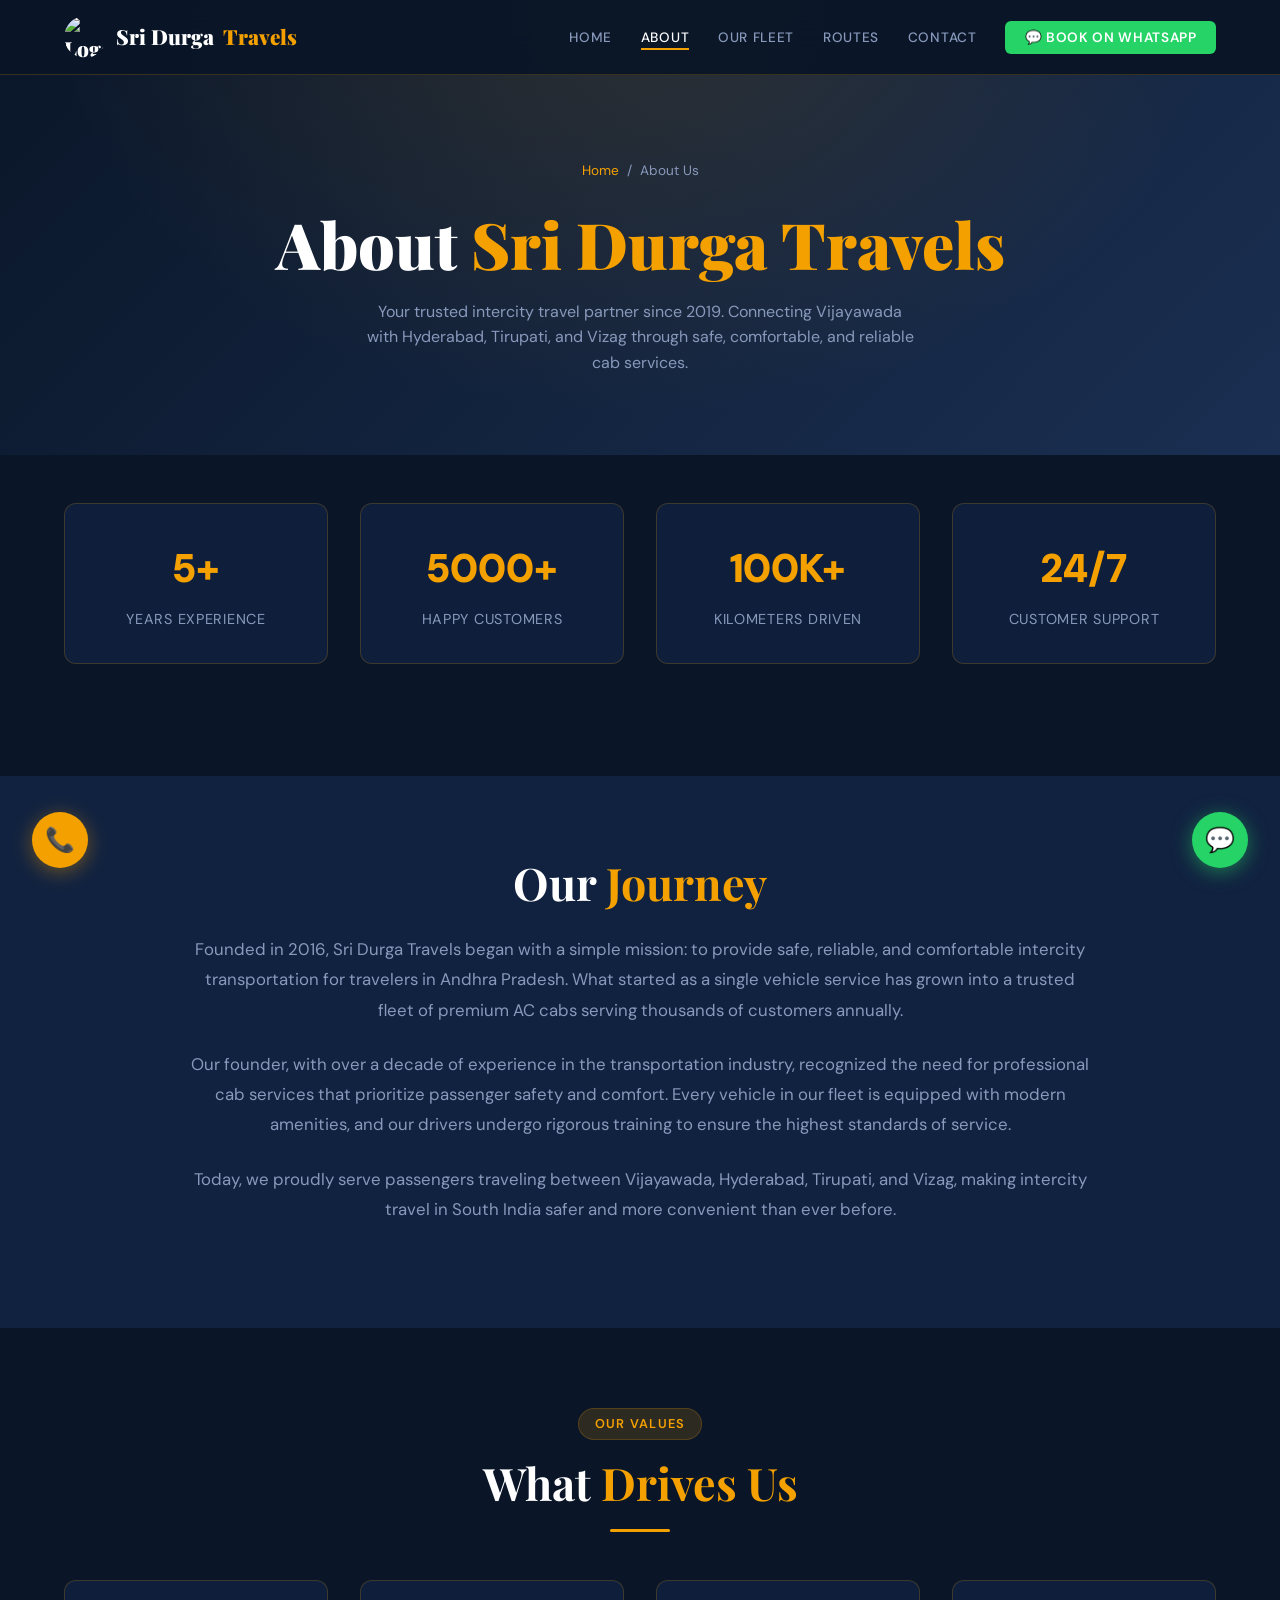
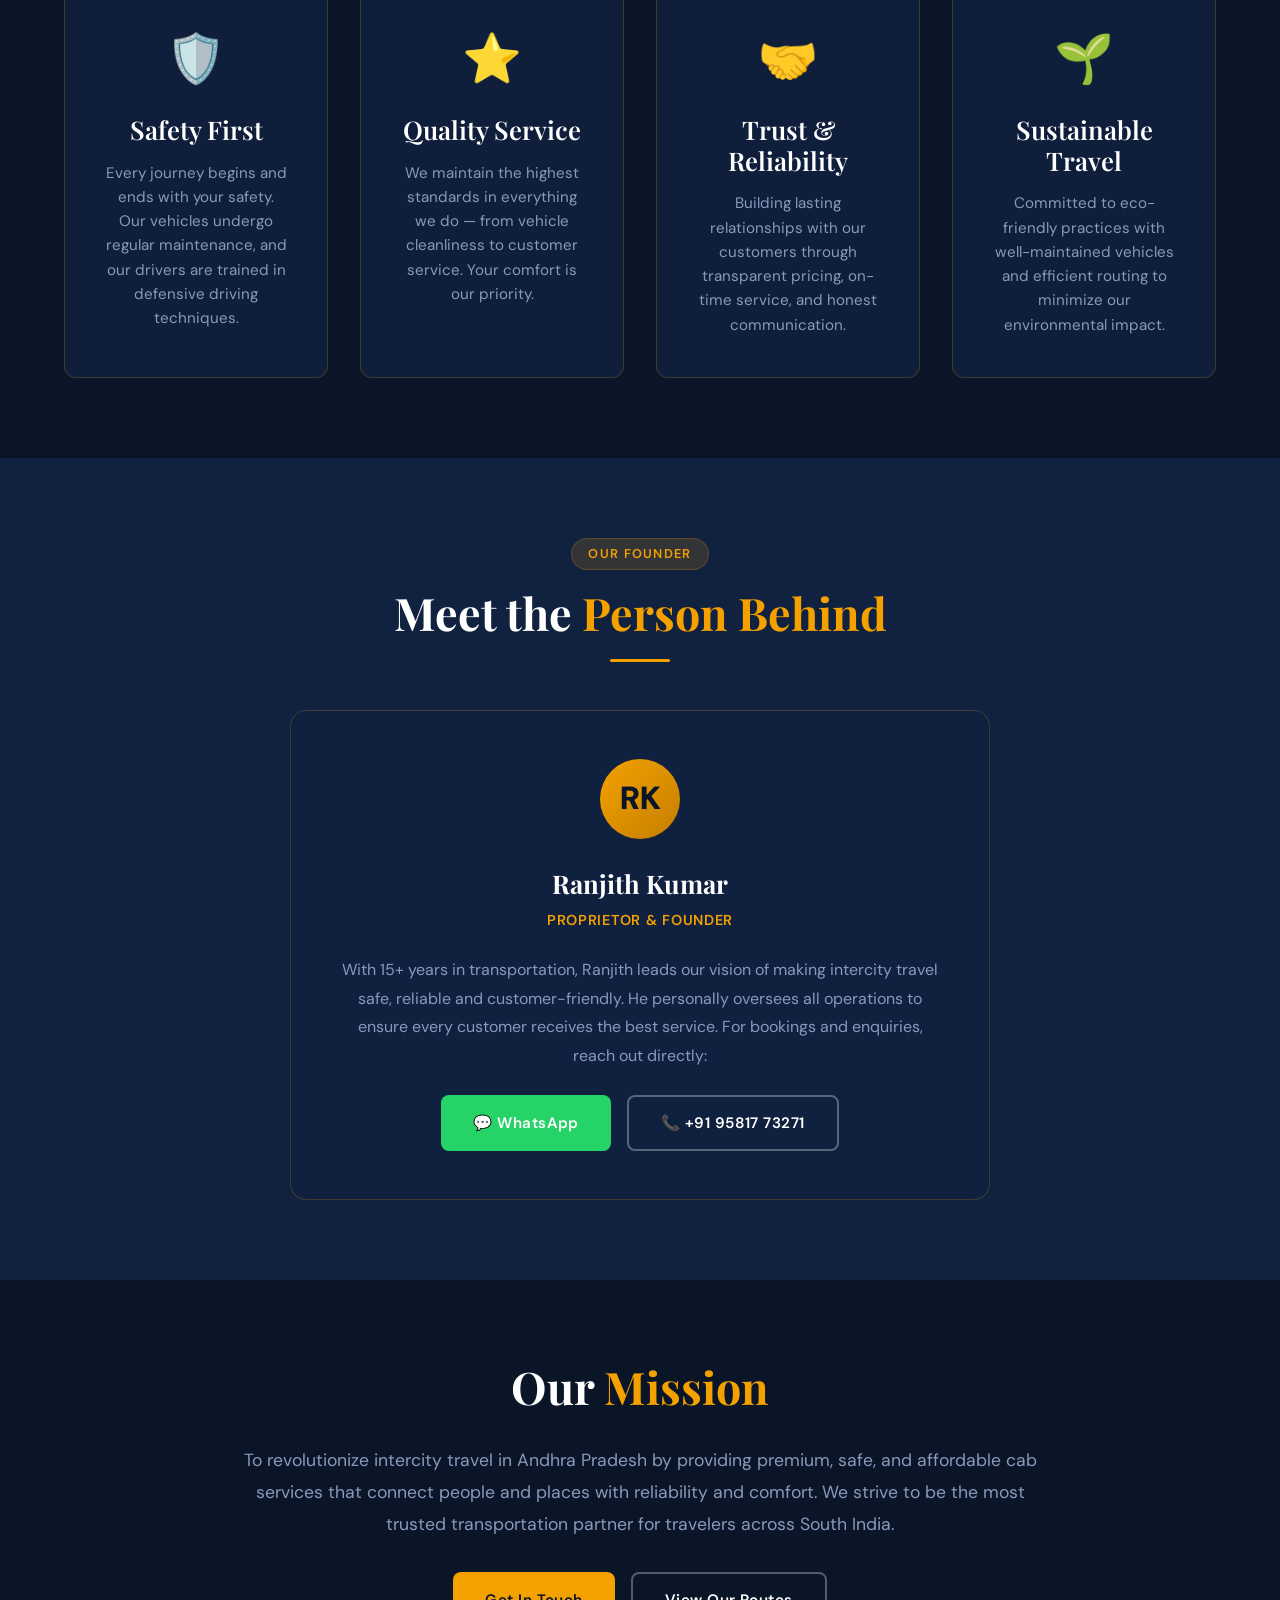
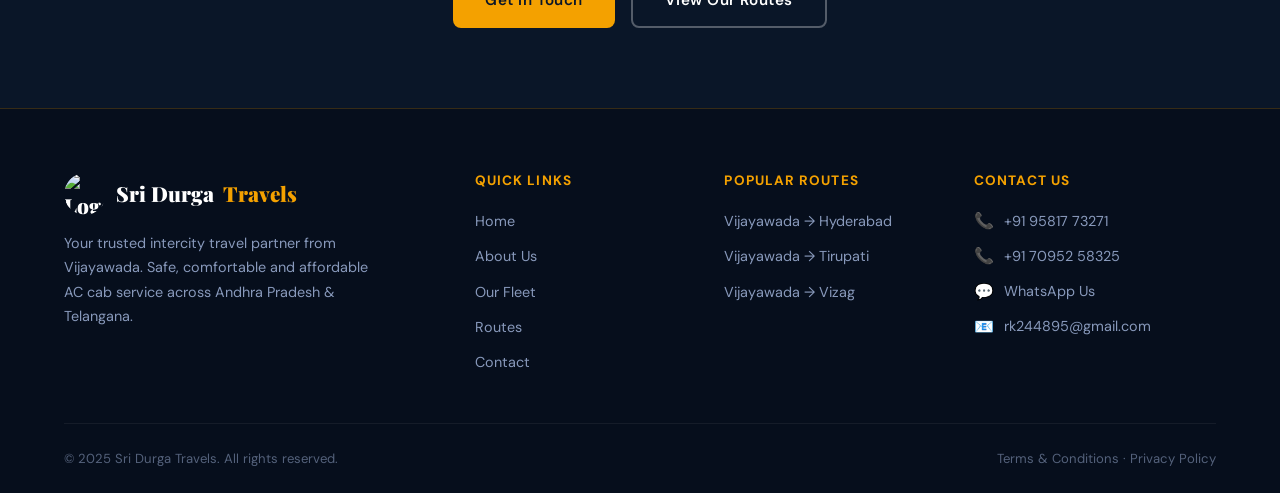
==== commit e2f4f9a4: "Add new Pages and Done some changes" ====
--- a/about.html
+++ b/about.html
@@ -25,7 +25,7 @@
     }
 
     .stat-number {
-      font-family: 'Playfair Display', serif;
+      font-family: 'DM Sans', sans-serif;
       font-size: 2.5rem;
       font-weight: 900;
       color: var(--gold);
@@ -347,7 +347,7 @@
       <li><a href="about.html">About</a></li>
       <li><a href="fleet.html">Our Fleet</a></li>
       <li><a href="routes.html">Routes</a></li>
-      <li><a href="blog.html">Blog</a></li>
+      <!-- <li><a href="blog.html">Blog</a></li> -->
       <li><a href="contact.html">Contact</a></li>
       <li><a href="https://wa.me/919581773271" target="_blank" class="nav-cta">💬 Book on WhatsApp</a></li>
     </ul>
@@ -356,7 +356,7 @@
   <nav class="mobile-menu">
     <a href="index.html">Home</a><a href="about.html">About</a>
     <a href="fleet.html">Our Fleet</a><a href="routes.html">Routes</a>
-    <a href="blog.html">Blog</a><a href="contact.html">Contact</a>
+    <!-- <a href="blog.html">Blog</a> --><a href="contact.html">Contact</a>
     <a href="https://wa.me/919581773271" target="_blank">💬 Book on WhatsApp</a>
   </nav>
 
@@ -393,7 +393,7 @@
   <section class="story-section">
     <div class="story-content" style="max-width: 900px; margin: 0 auto; text-align: center;">
       <h2>Our <span class="gold-text">Journey</span></h2>
-      <p>Founded in 2019, Sri Durga Travels began with a simple mission: to provide safe, reliable, and comfortable
+      <p>Founded in 2016, Sri Durga Travels began with a simple mission: to provide safe, reliable, and comfortable
         intercity transportation for travelers in Andhra Pradesh. What started as a single vehicle service has grown
         into a trusted fleet of premium AC cabs serving thousands of customers annually.</p>
       <p>Our founder, with over a decade of experience in the transportation industry, recognized the need for
@@ -491,7 +491,7 @@
           <li><a href="about.html">About Us</a></li>
           <li><a href="fleet.html">Our Fleet</a></li>
           <li><a href="routes.html">Routes</a></li>
-          <li><a href="blog.html">Blog</a></li>
+          <!-- <li><a href="blog.html">Blog</a></li> -->
           <li><a href="contact.html">Contact</a></li>
         </ul>
       </div>
@@ -525,4 +525,5 @@
   <script src="js/main.js"></script>
 </body>
 
-</html>+</html>
+
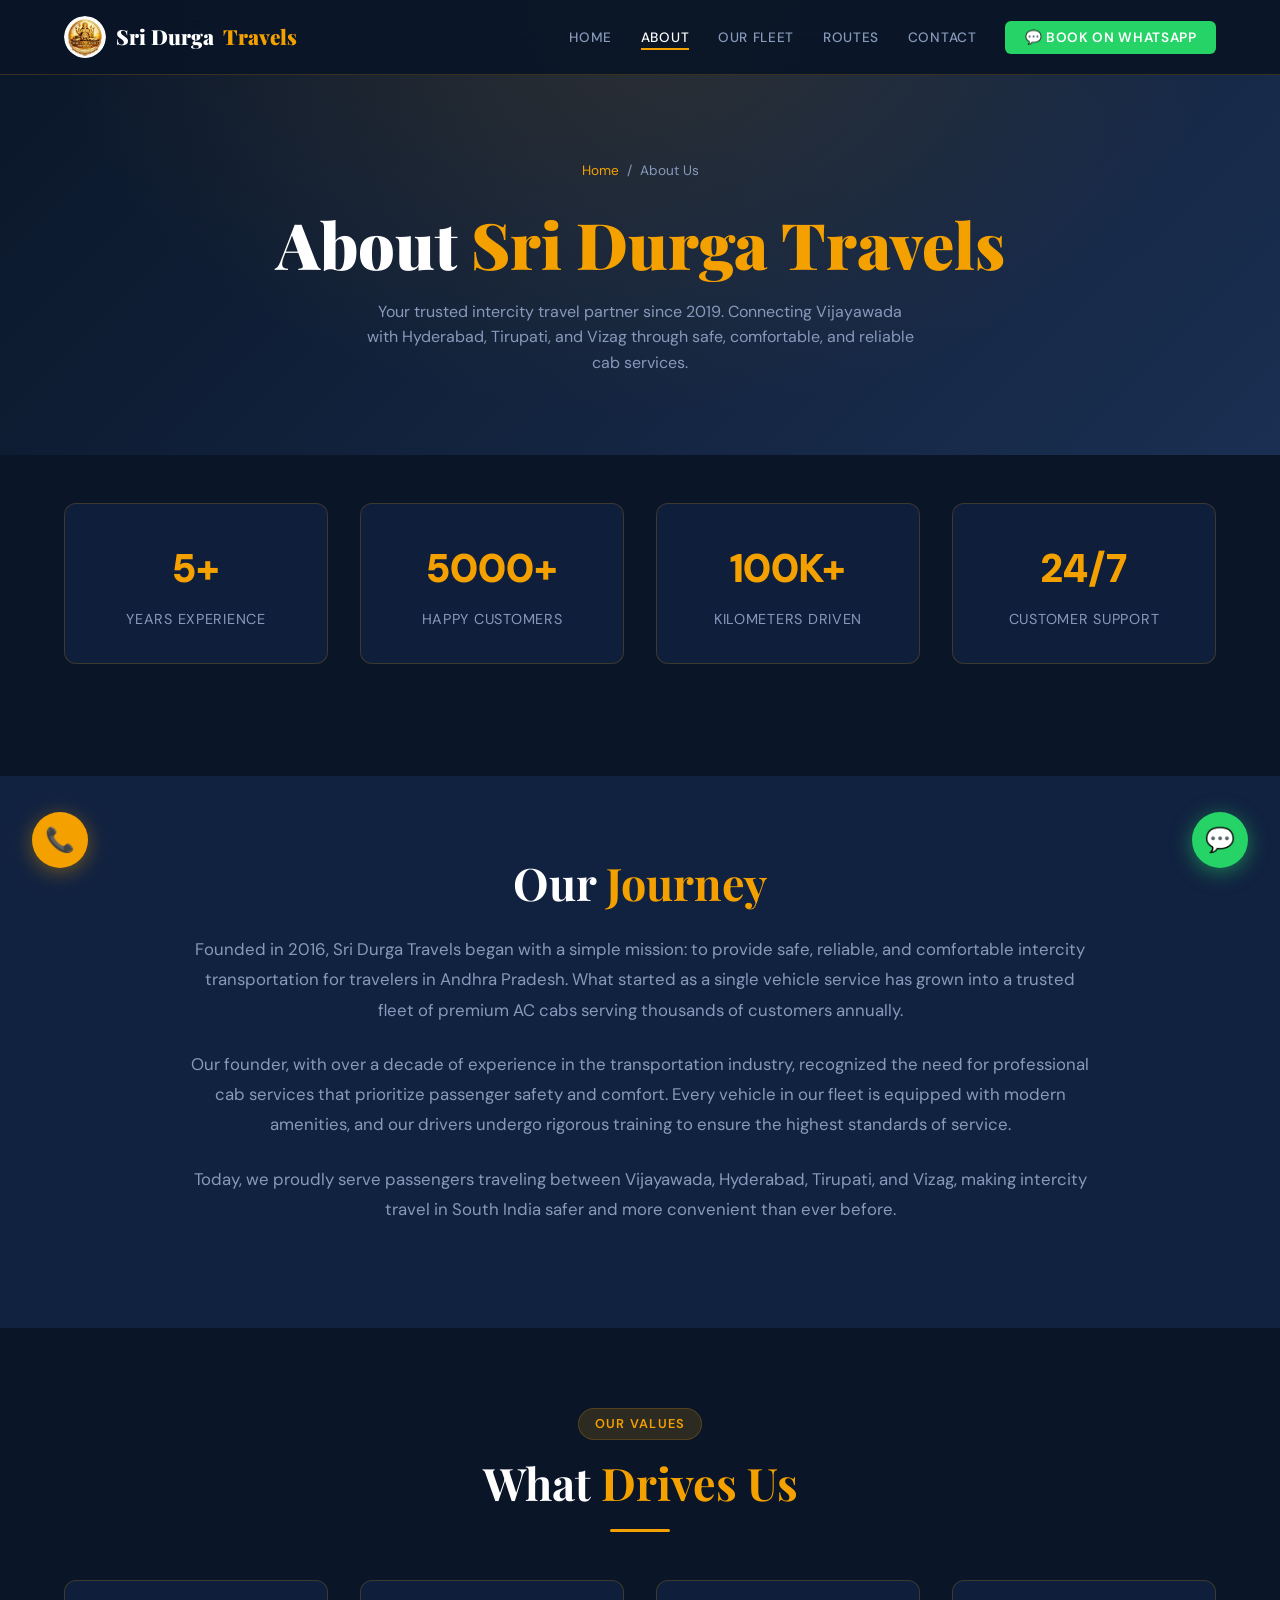
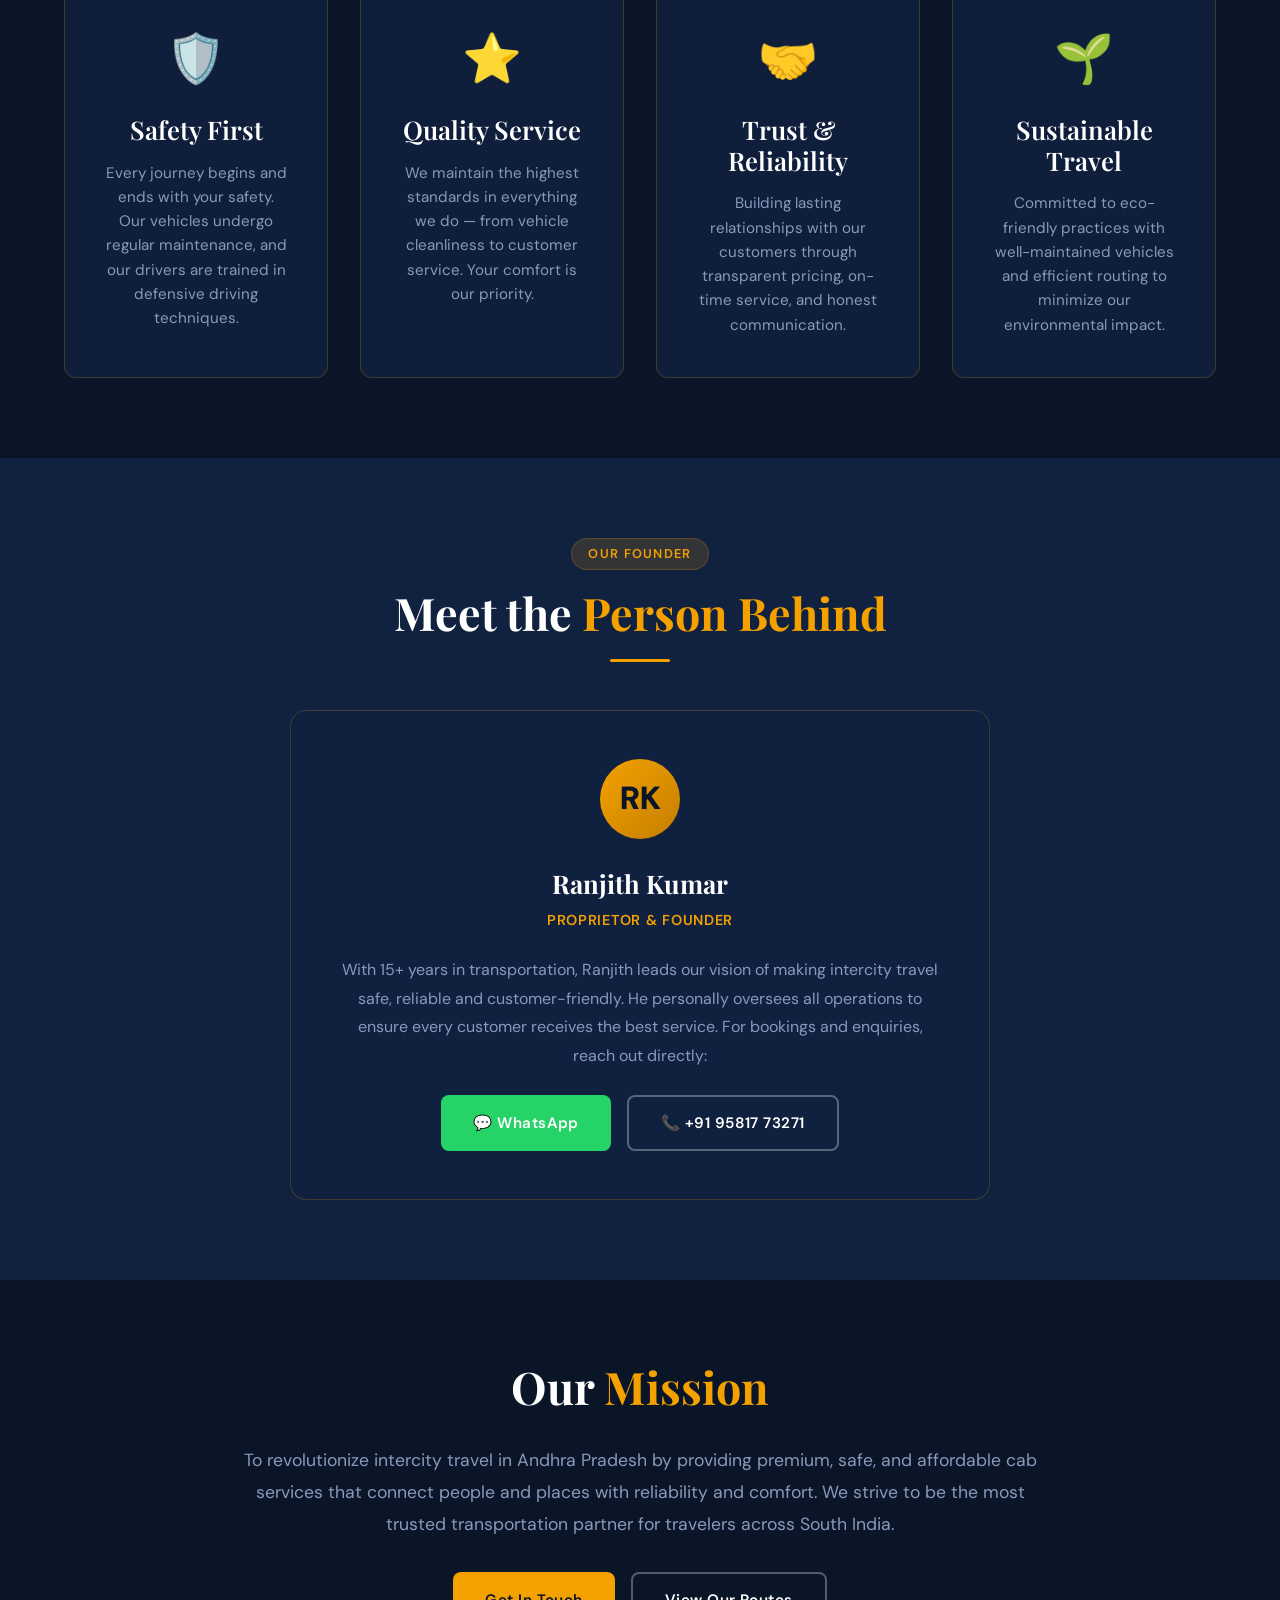
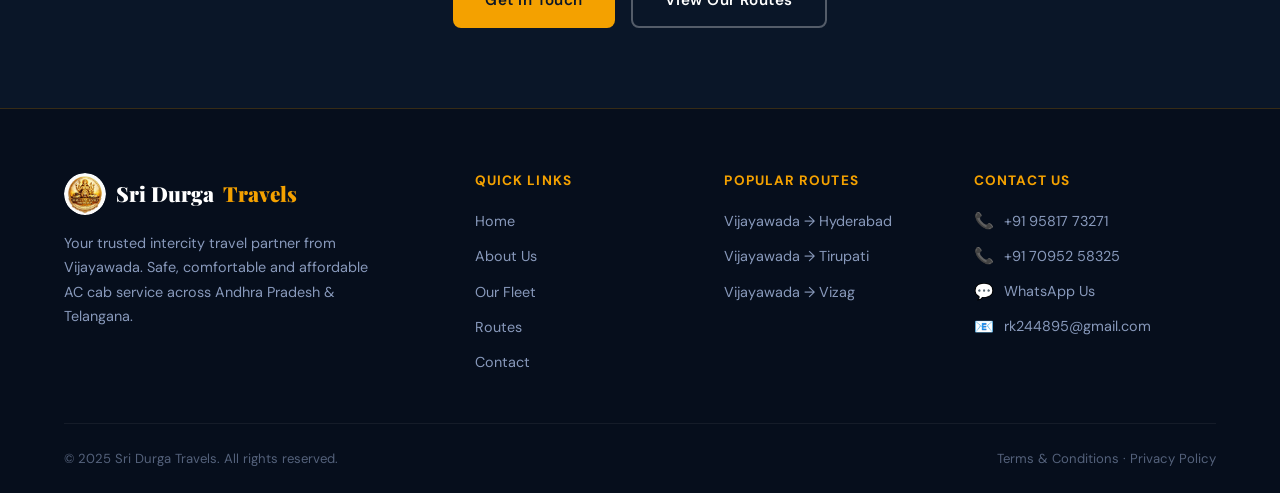
==== commit 86f1d812: "Logo and images added" ====
--- a/about.html
+++ b/about.html
@@ -340,7 +340,7 @@
 
   <nav class="navbar">
     <a href="index.html" class="logo">
-      <div class="logo-icon"><img src="images/logo.png" alt="Logo"></div> Sri Durga <span>Travels</span>
+      <div class="logo-icon"><img src="images/Logo.png" alt="Logo"></div> Sri Durga <span>Travels</span>
     </a>
     <ul class="nav-links">
       <li><a href="index.html">Home</a></li>
@@ -479,7 +479,7 @@
     <div class="footer-grid">
       <div class="footer-brand">
         <a href="index.html" class="logo">
-          <div class="logo-icon"><img src="images/logo.png" alt="Logo"></div> Sri Durga <span>Travels</span>
+          <div class="logo-icon"><img src="images/Logo.png" alt="Logo"></div> Sri Durga <span>Travels</span>
         </a>
         <p>Your trusted intercity travel partner from Vijayawada. Safe, comfortable and affordable AC cab service across
           Andhra Pradesh & Telangana.</p>
@@ -527,3 +527,4 @@
 
 </html>
 
+
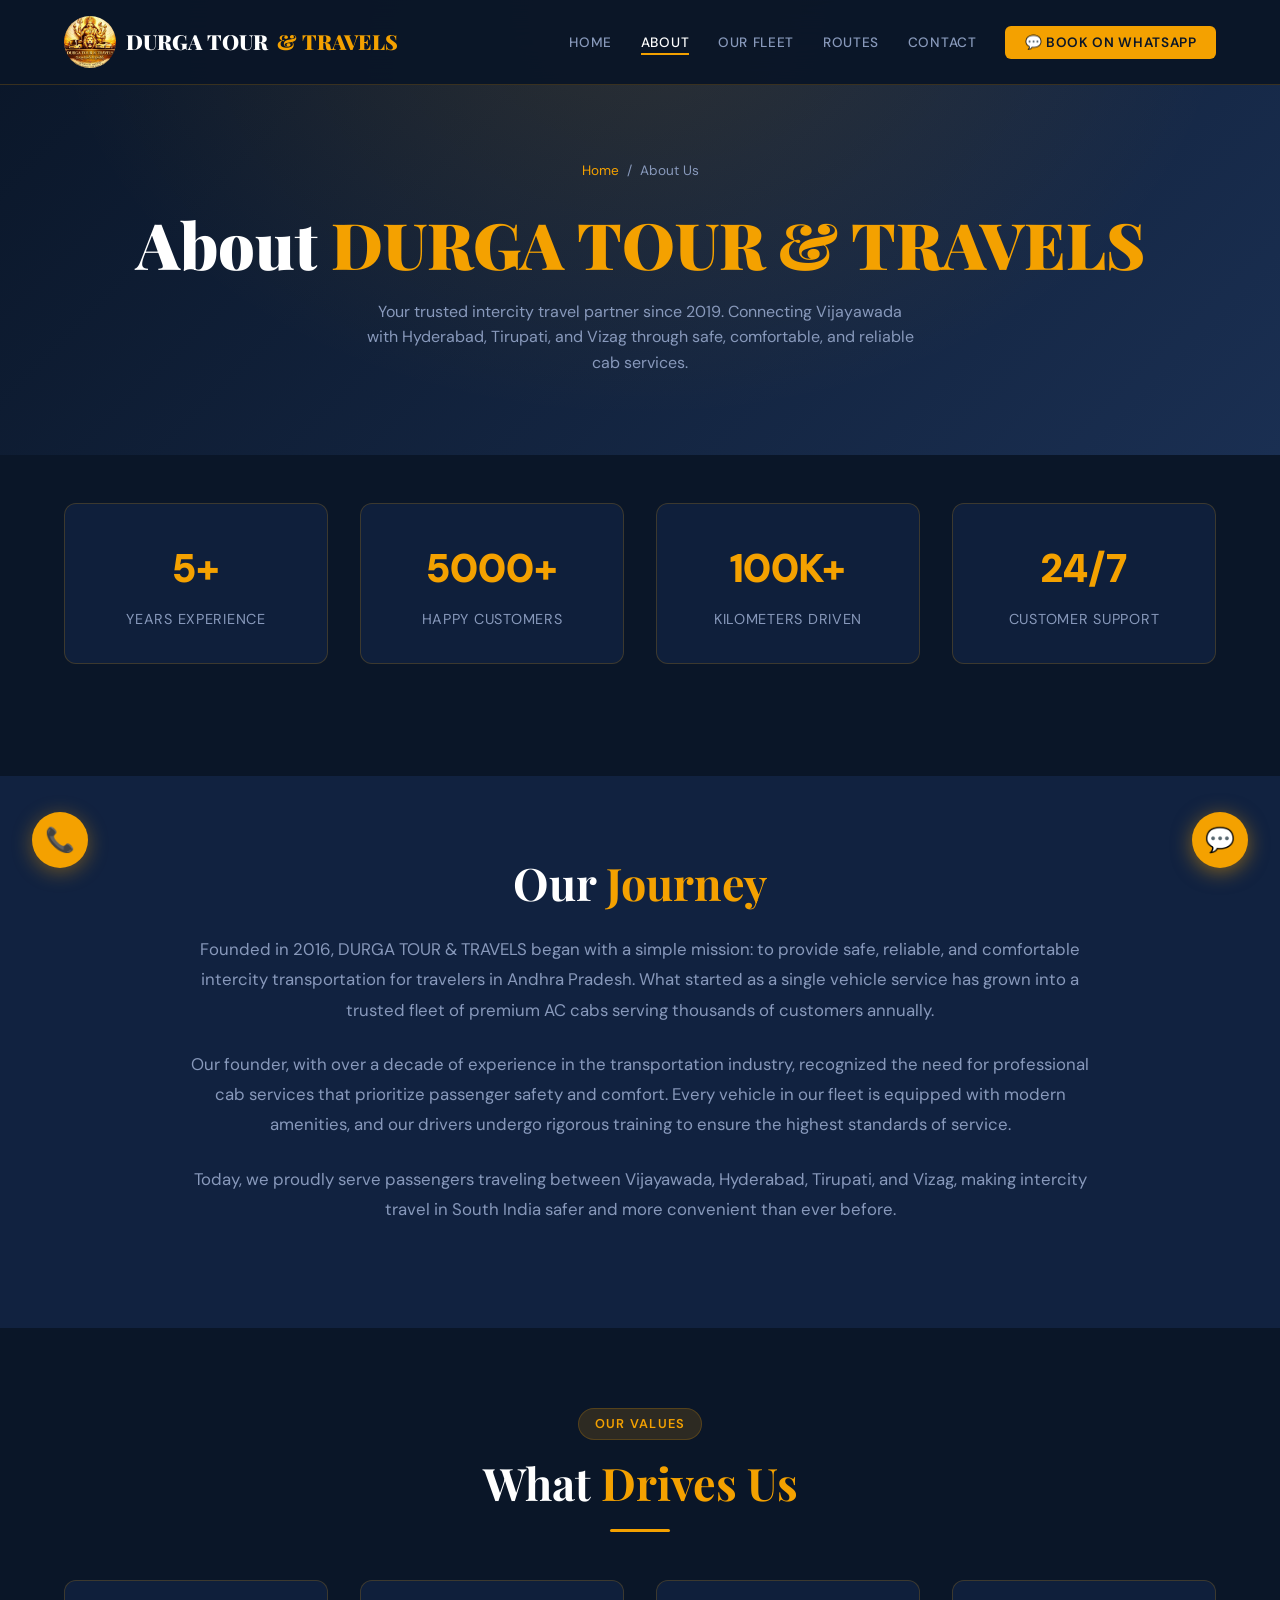
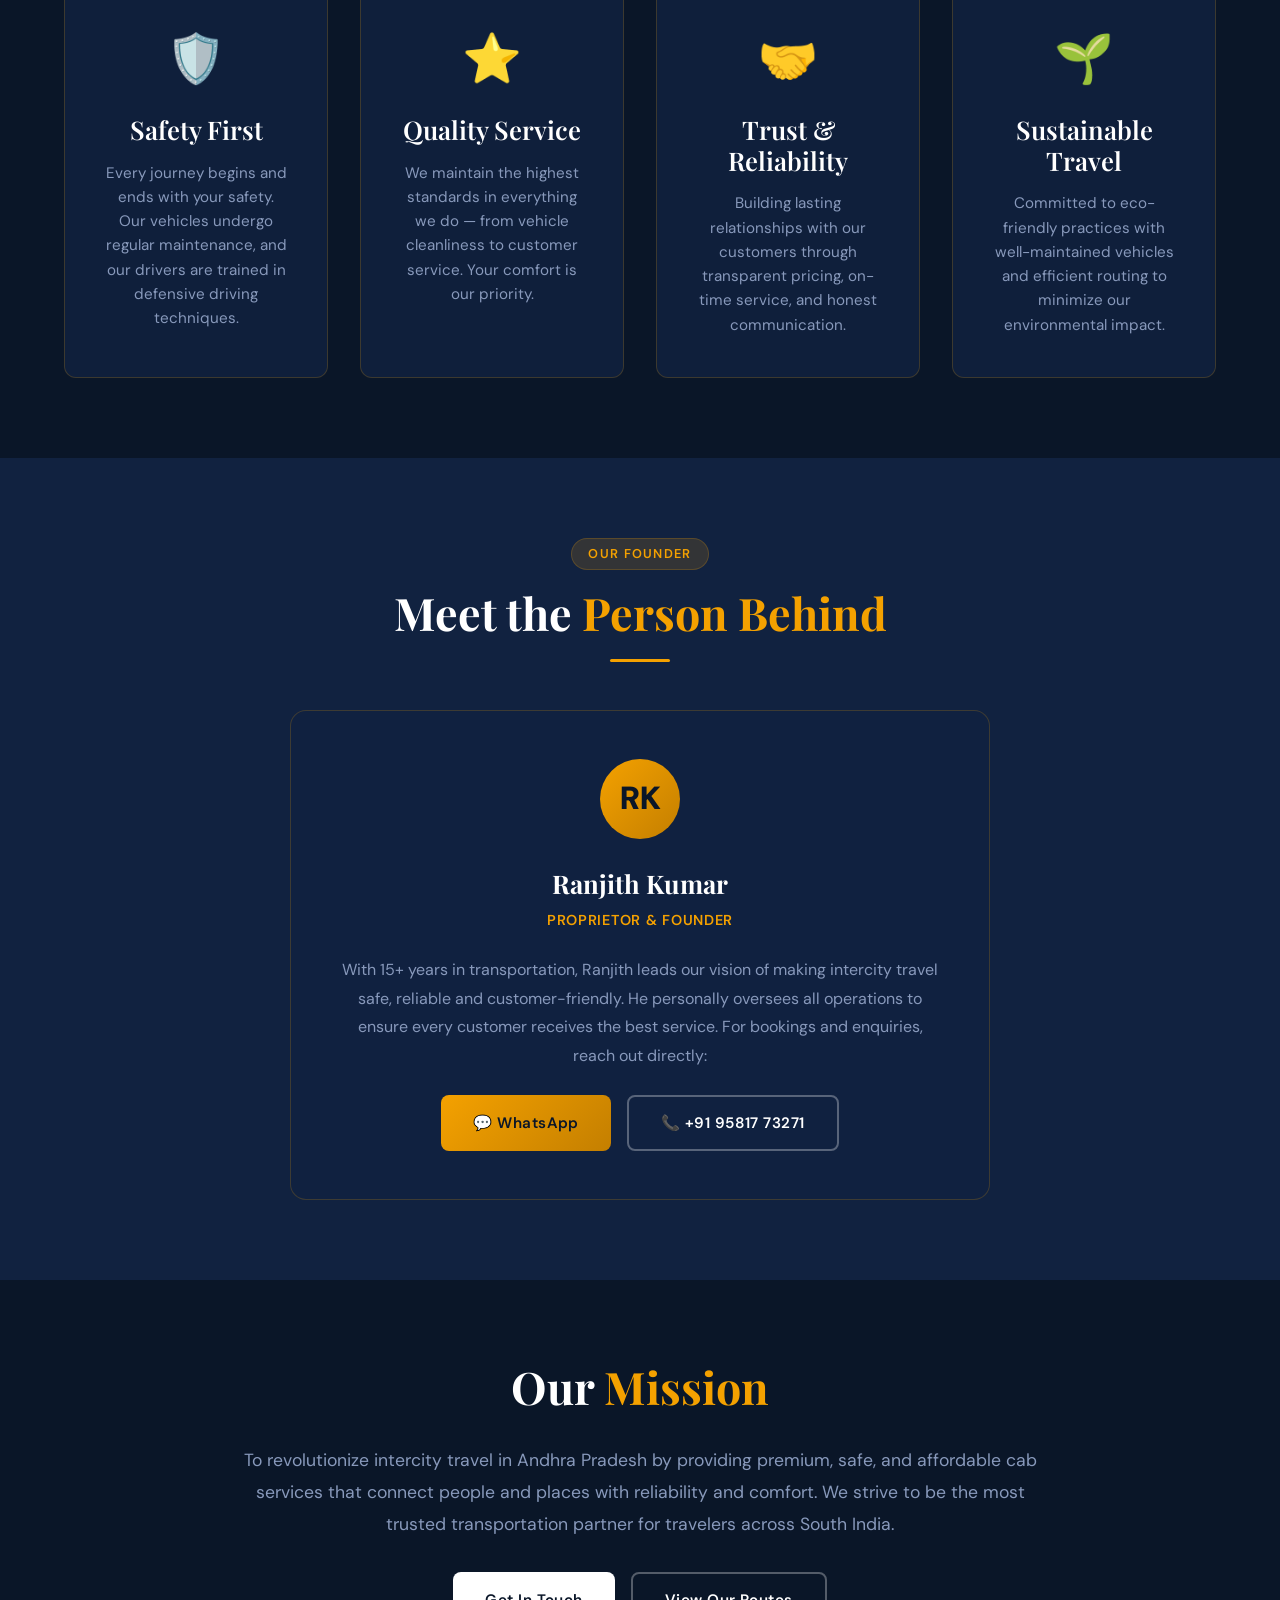
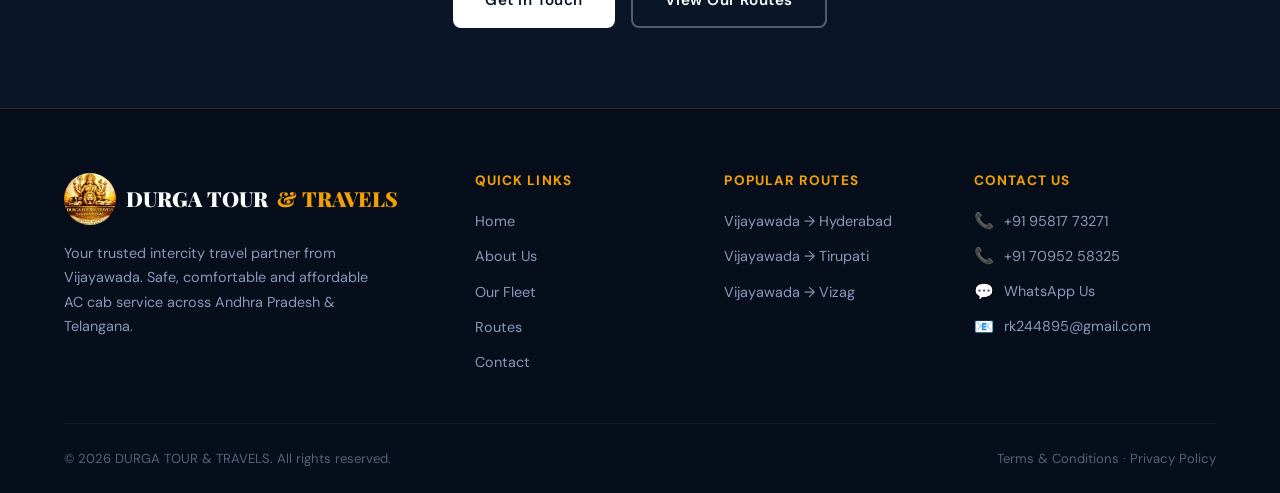
==== commit 2e13d8d5: "changed the name and logo" ====
--- a/about.html
+++ b/about.html
@@ -4,9 +4,17 @@
 <head>
   <meta charset="UTF-8" />
   <meta name="viewport" content="width=device-width, initial-scale=1.0" />
-  <title>About Us – Sri Durga Travels | Vijayawada Cab Service</title>
+  <title>About Us – DURGA TOUR & TRAVELS | Vijayawada Cab Service</title>
   <meta name="description"
-    content="Learn about Sri Durga Travels – 5+ years of safe, reliable intercity cab service from Vijayawada to Hyderabad, Tirupati & Vizag.">
+    content="Learn about DURGA TOUR & TRAVELS – 5+ years of safe, reliable intercity cab service from Vijayawada to Hyderabad, Tirupati & Vizag.">
+  
+  <!-- Open Graph / Facebook / WhatsApp -->
+  <meta property="og:type" content="website">
+  <meta property="og:url" content="https://sri-durga-travels.vercel.app/about.html">
+  <meta property="og:title" content="About Us – DURGA TOUR & TRAVELS | Safe & Reliable">
+  <meta property="og:description" content="Providing safe and comfortable intercity travels from Vijayawada for over 5 years. Excellence in service and customer care.">
+  <meta property="og:image" content="https://sri-durga-travels.vercel.app/images/innova-crysta.png">
+
   <link rel="stylesheet" href="css/styles.css" />
   <style>
     .stats-grid {
@@ -340,7 +348,7 @@
 
   <nav class="navbar">
     <a href="index.html" class="logo">
-      <div class="logo-icon"><img src="images/Logo.png" alt="Logo"></div> Sri Durga <span>Travels</span>
+      <div class="logo-icon"><img src="images/Logo.png" alt="Logo"></div> DURGA TOUR <span>& TRAVELS</span>
     </a>
     <ul class="nav-links">
       <li><a href="index.html">Home</a></li>
@@ -362,7 +370,7 @@
 
   <div class="page-hero">
     <div class="breadcrumb"><a href="index.html">Home</a> <span>/</span> About Us</div>
-    <h1>About <span class="gold-text">Sri Durga Travels</span></h1>
+    <h1>About <span class="gold-text">DURGA TOUR & TRAVELS</span></h1>
     <p>Your trusted intercity travel partner since 2019. Connecting Vijayawada with Hyderabad, Tirupati, and Vizag
       through safe, comfortable, and reliable cab services.</p>
   </div>
@@ -393,7 +401,7 @@
   <section class="story-section">
     <div class="story-content" style="max-width: 900px; margin: 0 auto; text-align: center;">
       <h2>Our <span class="gold-text">Journey</span></h2>
-      <p>Founded in 2016, Sri Durga Travels began with a simple mission: to provide safe, reliable, and comfortable
+      <p>Founded in 2016, DURGA TOUR & TRAVELS began with a simple mission: to provide safe, reliable, and comfortable
         intercity transportation for travelers in Andhra Pradesh. What started as a single vehicle service has grown
         into a trusted fleet of premium AC cabs serving thousands of customers annually.</p>
       <p>Our founder, with over a decade of experience in the transportation industry, recognized the need for
@@ -479,7 +487,7 @@
     <div class="footer-grid">
       <div class="footer-brand">
         <a href="index.html" class="logo">
-          <div class="logo-icon"><img src="images/Logo.png" alt="Logo"></div> Sri Durga <span>Travels</span>
+          <div class="logo-icon"><img src="images/Logo.png" alt="Logo"></div> DURGA TOUR <span>& TRAVELS</span>
         </a>
         <p>Your trusted intercity travel partner from Vijayawada. Safe, comfortable and affordable AC cab service across
           Andhra Pradesh & Telangana.</p>
@@ -513,7 +521,7 @@
       </div>
     </div>
     <div class="footer-bottom">
-      <p>© 2025 Sri Durga Travels. All rights reserved.</p>
+      <p>© 2026 DURGA TOUR & TRAVELS. All rights reserved.</p>
       <p><a href="terms.html" style="color:inherit;">Terms & Conditions</a> · <a href="terms.html"
           style="color:inherit;">Privacy Policy</a></p>
     </div>
--- a/css/styles.css
+++ b/css/styles.css
@@ -120,8 +120,8 @@
 }
 
 .logo-icon {
-  width: 42px;
-  height: 42px;
+  width: 52px;
+  height: 52px;
   border-radius: 50%;
   overflow: hidden;
   display: flex;
@@ -136,6 +136,7 @@
   height: 100%;
   object-fit: cover;
   border-radius: 50%;
+  transform: scale(1.4);
 }
 
 .nav-links {
@@ -177,15 +178,15 @@
 }
 
 .nav-cta {
-  background: #25D366 !important;
-  color: white !important;
+  background: var(--gold) !important;
+  color: var(--navy) !important;
   padding: 0.5rem 1.2rem;
   border-radius: 6px;
   font-weight: 600 !important;
 }
 
 .nav-cta:hover {
-  background: #1EBE57 !important;
+  background: var(--gold-light) !important;
   transform: translateY(-1px);
 }
 
@@ -273,14 +274,14 @@
 }
 
 .btn-primary {
-  background: var(--gold);
+  background: var(--white);
   color: var(--navy);
 }
 
 .btn-primary:hover {
-  background: var(--gold-light);
+  background: var(--off-white);
   transform: translateY(-2px);
-  box-shadow: 0 8px 25px rgba(244, 161, 0, 0.4);
+  box-shadow: 0 8px 25px rgba(255, 255, 255, 0.2);
 }
 
 .btn-outline {
@@ -296,14 +297,15 @@
 }
 
 .btn-whatsapp {
-  background: #25D366;
-  color: white;
+  background: linear-gradient(135deg, var(--gold), var(--gold-dark));
+  color: var(--navy);
+  border: none;
 }
 
 .btn-whatsapp:hover {
-  background: #1EBE57;
+  background: linear-gradient(135deg, var(--gold-light), var(--gold));
   transform: translateY(-2px);
-  box-shadow: 0 8px 25px rgba(37, 211, 102, 0.4);
+  box-shadow: 0 8px 25px rgba(244, 161, 0, 0.4);
 }
 
 /* ── SECTIONS ── */
@@ -583,14 +585,14 @@
   z-index: 999;
   width: 56px;
   height: 56px;
-  background: #25D366;
+  background: var(--gold);
   border-radius: 50%;
   display: flex;
   align-items: center;
   justify-content: center;
   font-size: 1.5rem;
-  color: white;
-  box-shadow: 0 4px 20px rgba(37, 211, 102, 0.5);
+  color: var(--navy);
+  box-shadow: 0 4px 20px rgba(244, 161, 0, 0.5);
   transition: var(--transition);
   text-decoration: none;
   animation: pulse-wa 2.5s infinite;
@@ -604,11 +606,11 @@
 
   0%,
   100% {
-    box-shadow: 0 4px 20px rgba(37, 211, 102, 0.5);
+    box-shadow: 0 4px 20px rgba(244, 161, 0, 0.5);
   }
 
   50% {
-    box-shadow: 0 4px 40px rgba(37, 211, 102, 0.8);
+    box-shadow: 0 4px 40px rgba(244, 161, 0, 0.8);
   }
 }
 
@@ -837,9 +839,9 @@
 .form-success {
   display: none;
   text-align: center;
-  padding: 2rem;
-  background: rgba(37, 211, 102, 0.1);
-  border: 1px solid rgba(37, 211, 102, 0.3);
+  padding: 1.5rem;
+  background: rgba(244, 161, 0, 0.1);
+  border: 1px solid rgba(244, 161, 0, 0.3);
   border-radius: 12px;
   margin-top: 1rem;
 }
@@ -849,8 +851,9 @@
 }
 
 .form-success h4 {
-  color: #4ade80;
+  color: var(--gold);
   margin-bottom: 0.5rem;
+  font-size: 1rem;
 }
 
 /* ── ANIMATIONS ── */
